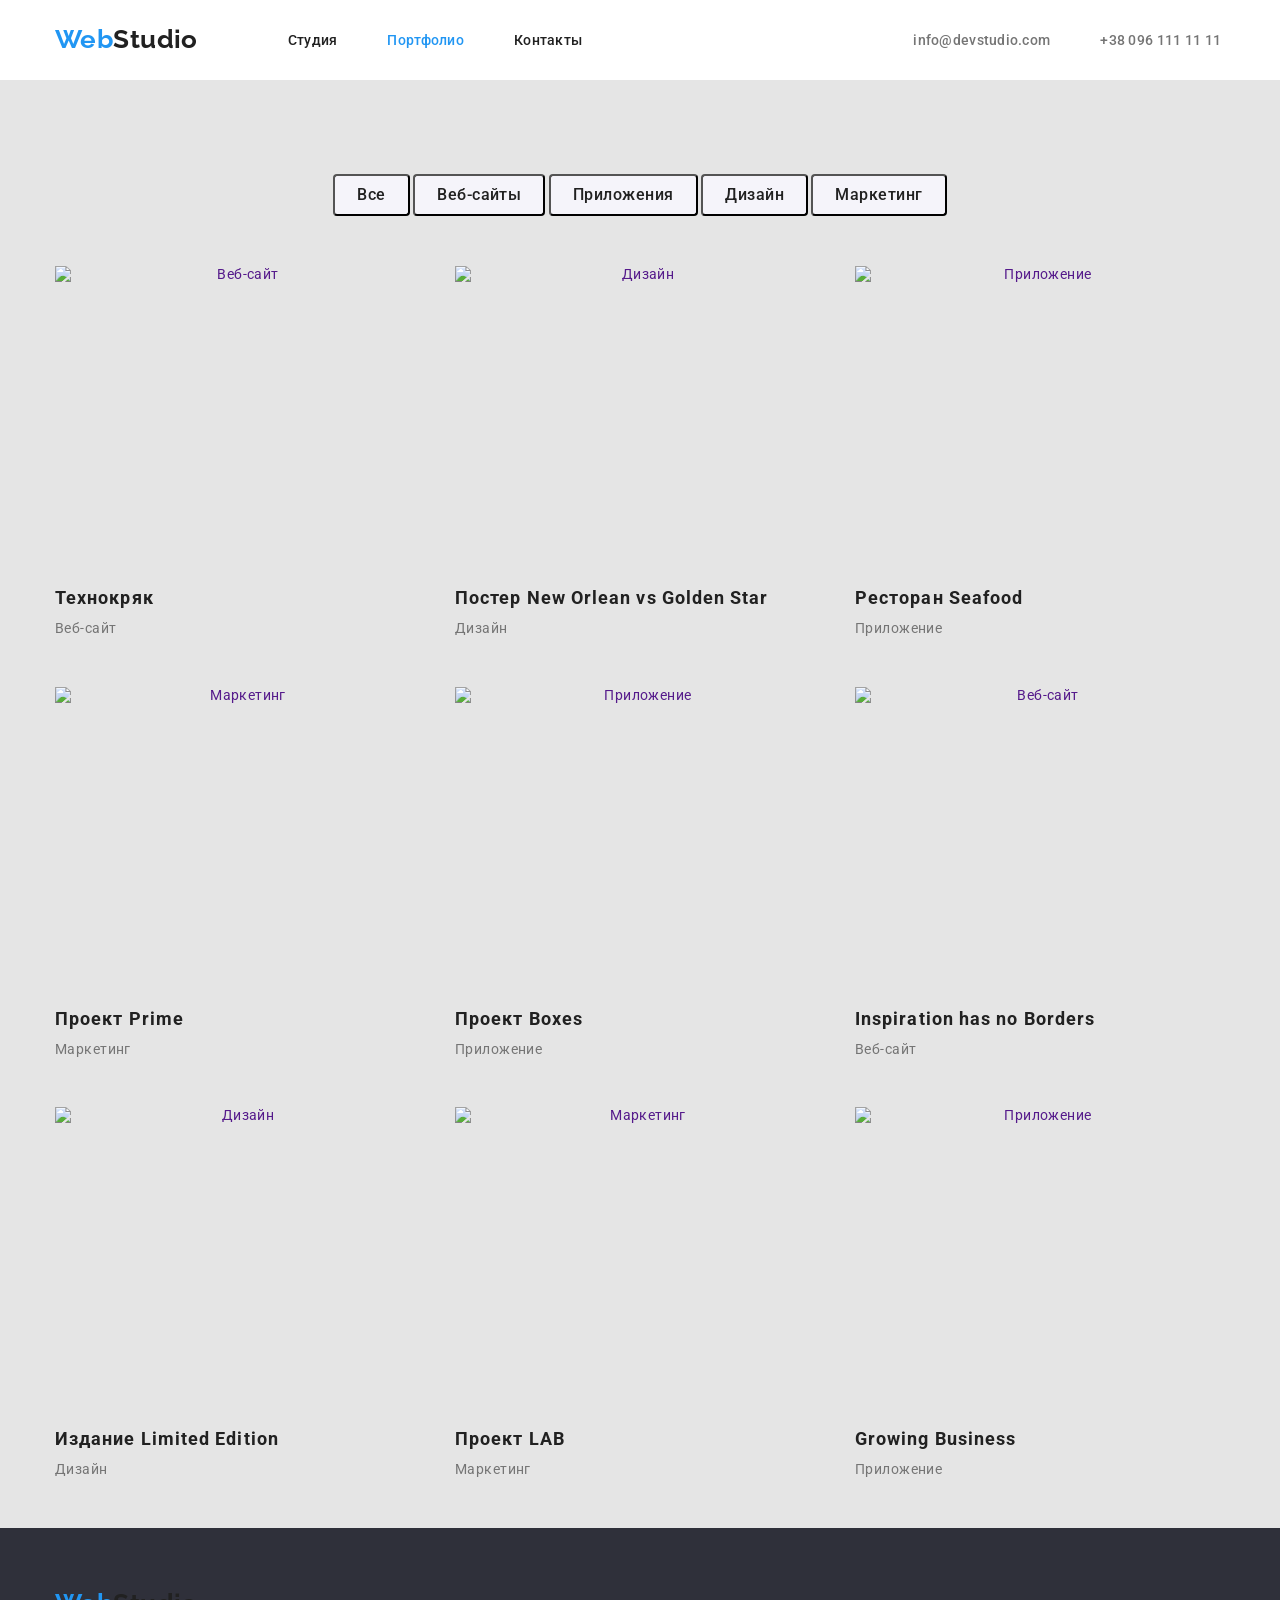
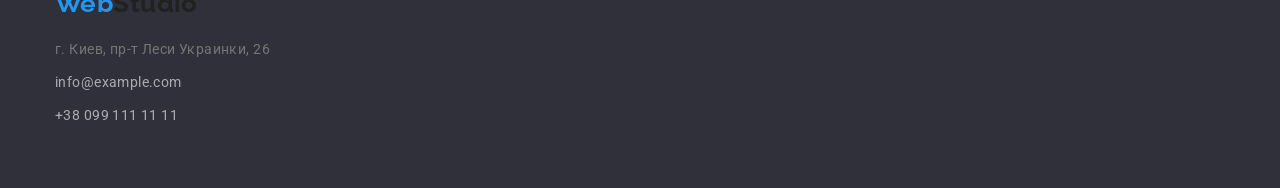
==== portfolio.html @ 8dd0c851 "Добавляет флексы" ====
<!DOCTYPE html>
<html lang="ru">
<head>
    <meta charset="UTF-8">
    <meta http-equiv="X-UA-Compatible" content="IE=edge">
    <meta name="viewport" content="width=device-width, initial-scale=1.0">
    <title>Портфолио</title>
    
    <link rel="preconnect" href="https://fonts.googleapis.com">
    <link rel="preconnect" href="https://fonts.gstatic.com" crossorigin>
    <link href="https://fonts.googleapis.com/css2?family=Raleway:wght@700&family=Roboto:wght@400;500;700;900&display=swap"
        rel="stylesheet">
    <link rel="stylesheet" href="https://cdnjs.cloudflare.com/ajax/libs/modern-normalize/1.0.0/modern-normalize.min.css">
        <link rel="stylesheet" href="./css/styles.css">
</head>
<body>
    <header class="header">
        <div class="container header">
            <nav class="nav">
                <a class="nav-logo" href="">Web<span class="nav-logo-half">Studio</span>
                </a>
                <ul class="nav-list">
                    <li class="nav-item"><a href="./index.html" class="nav-pages">Студия</a></li>
                    <li class="nav-item"><a href="./portfolio.html" class="current nav-pages">Портфолио</a></li>
                    <li class="nav-item"><a href="" class="nav-pages">Контакты</a></li>
                </ul>
            </nav>
            <ul class="contacts">
                <li><a class="link" href="mailto:info@devstudio.com" >info@devstudio.com</a></li>
                <li><a class="tel" href="tel:+38-096-111-11-11" >+38 096 111 11 11</a></li>
            </ul>
        </div>
    </header>
    <main>
            
        <section class="hero-portfolio">
           <div class="container portfolio">
                <ul class="hero-filter">
                    <li class="hero-item"><button class="hero-filter-button" type="button">Все</button></li>
                    <li class="hero-item"><button class="hero-filter-button" type="button">Веб-сайты</button></li>
                    <li class="hero-item"><button class="hero-filter-button" type="button">Приложения</button></li>
                    <li class="hero-item"><button class="hero-filter-button" type="button">Дизайн</button></li>
                    <li class="hero-item"><button class="hero-filter-button" type="button">Маркетинг</button></li>
                </ul>
                <h1 class="hero-title portfolio">Наши работы</h1>
                <ul class="portfolio-list">
                    <li>
                        <a class="link-list" href=""><img class="link-list-img" src="./img/project1.jpg" alt="Веб-сайт" width="370" height="294">
                            <h2 class="name-project">Технокряк</h2>
                            <p class="name-filter">Веб-сайт</p>
                        </a>
                    </li>
                    <li><a class="link-list" href=""><img class="link-list-img" src="./img/project2.jpg" alt="Дизайн" width="370" height="294">
                            <h2 class="name-project">Постер New Orlean vs Golden Star</h2>
                            <p class="name-filter">Дизайн</p>
                        </a>
                    </li>
                    <li><a class="link-list" href=""><img class="link-list-img" src="./img/project3.jpg" alt="Приложение" width="370" height="294">
                            <h2 class="name-project">Ресторан Seafood</h2>
                            <p class="name-filter">Приложение</p>
                        </a>
                    </li>
                    <li><a class="link-list" href=""><img class="link-list-img" src="./img/project4.jpg" alt="Маркетинг" width="370" height="294">
                            <h2 class="name-project">Проект Prime</h2>
                            <p class="name-filter">Маркетинг</p>
                        </a>
                    </li>
                    <li><a class="link-list" href=""><img class="link-list-img" src="./img/project5.jpg" alt="Приложение" width="370" height="294">
                            <h2 class="name-project">Проект Boxes</h2>
                            <p class="name-filter">Приложение</p>
                        </a>
                    </li>
                    <li><a class="link-list" href=""><img class="link-list-img" src="./img/project6.jpg" alt="Веб-сайт" width="370" height="294">
                            <h2 class="name-project">Inspiration has no Borders</h2>
                            <p class="name-filter">Веб-сайт</p>
                        </a>
                    </li>
                    <li><a class="link-list" href=""><img class="link-list-img" src="./img/project7.jpg" alt="Дизайн" width="370" height="294">
                            <h2 class="name-project">Издание Limited Edition</h2>
                            <p class="name-filter">Дизайн</p>
                        </a>
                    </li>
                    <li><a class="link-list" href=""><img class="link-list-img" src="./img/project8.jpg" alt="Маркетинг" width="370" height="294">
                            <h2 class="name-project">Проект LAB</h2>
                            <p class="name-filter">Маркетинг</p>
                        </a>
                    </li>
                    <li><a class="link-list" href=""><img class="link-list-img" src="./img/project9.jpg" alt="Приложение" width="370" height="294">
                            <h2 class="name-project">Growing Business</h2>
                            <p class="name-filter">Приложение</p>
                        </a>
                    </li>
                </ul>
           </div>
        </section>
    </main>
  
    <!--Футер-->

    <footer class="footer portfolio">
        <div class="container">
            <a class="nav-logo-footer" href="">Web<span class="nav-logo-half">Studio</span>
            </a>
            <address class="footter-address">
                <ul class="contacts-footer">
                    <li class="address">г. Киев, пр-т Леси Украинки, 26</li>
                    <li><a class="footer-link" href="mailto:info@example.com">info@example.com</a></li>
                    <li><a class="footer-tel" href="tel:+38-099-111-11-11">+38 099 111 11 11</a></li>
                </ul>
            </address>
        </div>
    </footer>
</body>
</html>
---- css/styles.css ----
:root {
  --primary-text-color: #757575;
  --title-text-color: #212121;
  --accent-color: #2196f3;
  --primary-white-color: #ffffff;
  --background-color: #e5e5e5;
  --buton-hover-color: #188ce8;
  --background-button-color: #f5f4fa;
}
body {
  color: var(--primary-text-color);
  background-color: var(--background-color);
  font-family: roboto, sans-serif;
  font-size: 14px;
  letter-spacing: 0.03em;
  line-height: 1.17;
}
/* Глобальный сброс стилей */
h1,
h2,
h3,
h4,
h5,
h6,
ul,
p {
  margin-top: 0;
  margin-bottom: 0;
  padding: 0;
}

/* Точки списков */
.priorities-list,
.examples-list,
.team-list,
.hero-filter,
c,
.contacts,
.nav-list {
  list-style: none;
}
/* Подчёркивание */
.nav-logo,
.nav-logo-footer,
.nav-pages,
.link,
.tel,
.link-list,
.footer-link,
.footer-tel {
  text-decoration: none;
}
/* Контейнеры */
.container {
  margin-left: auto;
  margin-right: auto;
  padding: 0 15px;
  width: 1200px;
 
}
/* Хедер */
.header {
  background-color: var(--primary-white-color);
}
.container.header {
  display: flex;
  /* border-bottom: 1px solid #ececec; */
}
.nav {
  display: flex;
}
.nav-pages:hover {
  color: var(--accent-color);
}
.nav-pages:focus {
  color: var(--accent-color);
}
.nav-logo:hover {
  color: var(--accent-color);
}
.nav-logo:focus {
  color: var(--accent-color);
}
.link:hover {
  color: var(--accent-color);
}
.tel:hover {
  color: var(--accent-color);
}
.link:focus {
  color: var(--accent-color);
}
.tel:focus {
  color: var(--accent-color);
}
.nav-list {
  display: flex;
}
.nav-item {
  margin: 32px 0;
}
.nav-pages {
  margin-right: 50px;
  color: var(--title-text-color);
  letter-spacing: 0.02em;
  font-weight: 500;
}
.contacts {
  display: flex;
  margin-left: 281px;
}

.link,
.tel {
  display: inline-block;
  margin: 32px 0;
  color: var(--primary-text-color);
  letter-spacing: 0.02em;
  font-weight: 500;
}
.link {
  margin-right: 50px;
}
.nav-logo {
  margin-right: 90px;
}
.nav-logo,
.nav-logo-footer {
  display: inline-block;
  margin-top: 24px;
  margin-bottom: 25px;
  font-family: raleway;
  font-size: 26px;
  font-weight: 700;
  color: var(--accent-color);
  
}
.nav-logo-half {
  color: var(--title-text-color);
}

/* Герой */
.hero {
  text-align: center;
  background-color: #2f303a;
  
}
.container-hero {
  padding-top: 200px;
  /* padding-bottom: 280px; */
  
}
.hero-title {
  width: 696px;
  height: 120px;
  margin-left: auto;
  margin-right: auto;
  margin-bottom: 40px;
  font-size: 44px;
  color: var(--primary-white-color);
  line-height: 1.36;
  font-weight: 900;
  letter-spacing: 0.06em;
  o
}
.hero-business-button {
  display: inline-block;
  min-width: 200px;
  padding: 10px 32px;
  margin-bottom: 210px;
  border: 0;
  border-radius: 4px;
  color: var(--primary-white-color);
  font-size: 16px;
  background-color: var(--accent-color);
  letter-spacing: 0.06em;
  line-height: 1.88;
  font-weight: 700;
  letter-spacing: 0.06em;
  cursor: pointer;
}

.hero-business-button:hover {
  background-color: var(--buton-hover-color);
}
.hero-business-button:focus {
  color: var(--primary-white-color);
}

/* Наши приоритеты */
.priorities,
.examples {
  background-color: var(--background-color);
}
.examples-list{
  display: flex;
 
  
}
.title-prioritietes {
  display: none;
}
.title {
  margin-bottom: 50px;
  text-align: center;
  font-size: 36px;
  color: var(--title-text-color);
  font-weight: 700;
}
.subtitle {
  padding-top: 94px;
  margin-bottom: 10px;
  color: var(--title-text-color);
  font-size: 14px;
  font-weight: 700;
}
.title-descripction {
  padding-bottom: 94px;
  line-height: 1.71;
}
/* Наши работы */

.examples-item {
  /* width: 370px;
 margin-right: 30px;
  flex-basis: calc((100%-90) / 3); */
 
}
/* Наша команда */
.team {
  background-color: var(--background-button-color);
}
.title {
  padding-top: 94px;
}
.team-foto {
  margin-bottom: 30px;
}
.team-item {
  padding-bottom: 94px;
}
.team-list{
  display: flex;
}
.team-name {
  margin-bottom: 10px;
  font-size: 16px;
  color: var(--title-text-color);
  font-weight: 500;
}
.team-name-proffesion {
  margin-bottom: 30px;
  font-size: 16px;
}
/* Футер */
.footer {
  font-style: normal;
  background-color: #2f303a;
}
.nav-logo-footer {
  margin-top: 60px;
  margin-bottom: 20px;
}
.address {
  margin-bottom: 9px;
  line-height: 1.71;
}
.contacts-footer{
  list-style: none;
}
.footer-link,
.footer-tel {
  display: inline-block;
  margin-bottom: 9px;
  line-height: 1.71;
  color: rgba(255, 255, 255, 0.6);
}
.footer-tel {
  margin-bottom: 60px;
}
.footer-link:hover {
  color: var(--accent-color);
}
.footer-link:focus {
  color: var(--accent-color);
}
.footer-tel:hover {
  color: var(--accent-color);
}
.footer-tel:focus {
  color: var(--accent-color);
}

/* Портфолио */
/* Хедер */

/* Герой */
.hero-portfolio {
  text-align: center;
  background-color: var(--background-color);
}
.hero-filter {
  padding-top: 94px;
  margin-bottom: 50px;
  
}
.hero-item {
  display: inline-block;
}
.hero-filter-button {
  min-width: 73px;
  padding: 6px 22px;
  border-radius: 4px;
  font-family: Roboto, sans-serif;
  font-size: 16px;
  font-weight: 500;
  line-height: 1.63;
  color: var(--title-text-color);
  background-color: var(--background-button-color);
  cursor: pointer;
  letter-spacing: 0.03em;
}
.hero-filter-button:active {
  background-color: var(--accent-color);
  color: var(--primary-white-color);
}
.hero-filter-button:hover {
  color: var(--accent-color);
}
.hero-filter-button:focus {
  color: var(--accent-color);
}
.hero-title.portfolio {
  display: none;
}
.portfolio-list {
  margin-left: -30px;
  display: flex;
  flex-wrap: wrap;
  list-style: none;
}
.link-list {
  display: inline-block;
  margin-left: 30px;
  margin-bottom: 30px;
  flex-basis: calc((100%-90) / 3);
  
}
.link-list-img {
  display: inline-block;
  margin-bottom: 20px;
  
}
.name-project {
  margin-bottom: 4px;
  text-align: left;
  color: var(--title-text-color);
  font-size: 18px;
  font-weight: 700;
  line-height: 2;
  letter-spacing: 0.06em;
}
.name-filter {
  margin-bottom: 20px;
  text-align: left;
  color: var(--primary-text-color);
}
.current {
  color: var(--accent-color);
}
/* Футер */
.footer.portfolio {
  /* margin-top: 94px; */
  
}
.footter-address {
  font-style: normal;
}
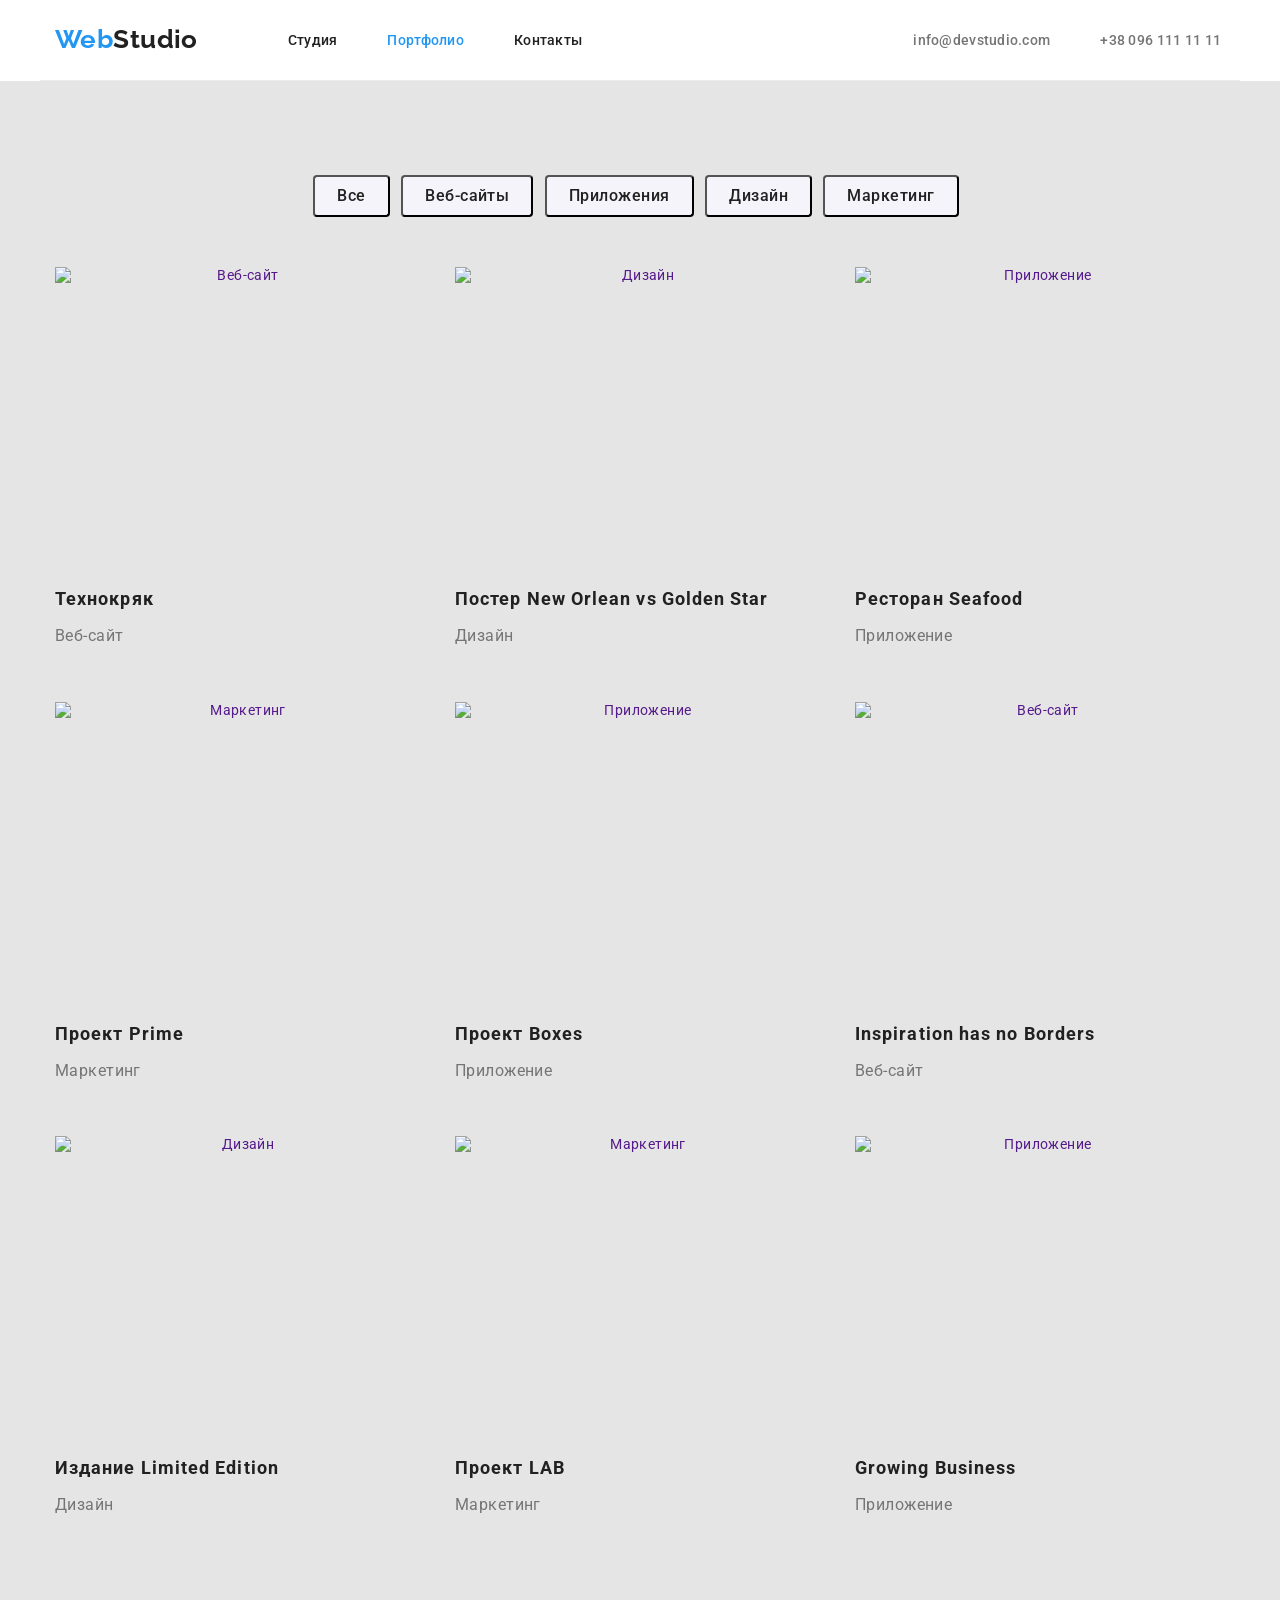
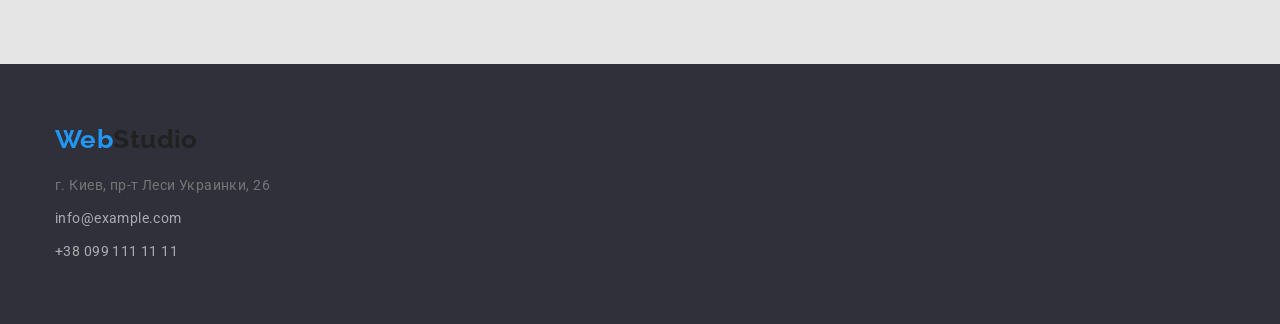
==== commit 9e9bb6a3: "строит сетку на странице портфолио" ====
--- a/portfolio.html
+++ b/portfolio.html
@@ -33,7 +33,7 @@
     </header>
     <main>
             
-        <section class="hero-portfolio">
+        <section class="hero-portfolio section">
            <div class="container portfolio">
                 <ul class="hero-filter">
                     <li class="hero-item"><button class="hero-filter-button" type="button">Все</button></li>
--- a/css/styles.css
+++ b/css/styles.css
@@ -29,16 +29,21 @@
   padding: 0;
 }
 
+.section {
+  padding: 94px 0;
+}
+
 /* Точки списков */
 .priorities-list,
 .examples-list,
 .team-list,
 .hero-filter,
-c,
+.portfolio-list,
 .contacts,
 .nav-list {
   list-style: none;
 }
+
 /* Подчёркивание */
 .nav-logo,
 .nav-logo-footer,
@@ -50,61 +55,76 @@
 .footer-tel {
   text-decoration: none;
 }
+
 /* Контейнеры */
 .container {
   margin-left: auto;
   margin-right: auto;
   padding: 0 15px;
   width: 1200px;
- 
-}
+}
+
 /* Хедер */
 .header {
   background-color: var(--primary-white-color);
 }
+
 .container.header {
   display: flex;
-  /* border-bottom: 1px solid #ececec; */
-}
+  border-bottom: 1px solid #ececec;
+}
+
 .nav {
   display: flex;
 }
+
 .nav-pages:hover {
   color: var(--accent-color);
 }
+
 .nav-pages:focus {
   color: var(--accent-color);
 }
+
 .nav-logo:hover {
   color: var(--accent-color);
 }
+
 .nav-logo:focus {
   color: var(--accent-color);
 }
+
 .link:hover {
   color: var(--accent-color);
 }
+
 .tel:hover {
   color: var(--accent-color);
 }
+
 .link:focus {
   color: var(--accent-color);
 }
+
 .tel:focus {
   color: var(--accent-color);
 }
+
 .nav-list {
   display: flex;
 }
+
 .nav-item {
   margin: 32px 0;
 }
+
 .nav-pages {
   margin-right: 50px;
   color: var(--title-text-color);
   letter-spacing: 0.02em;
   font-weight: 500;
 }
+
 .contacts {
   display: flex;
   margin-left: 281px;
@@ -118,12 +138,15 @@
   letter-spacing: 0.02em;
   font-weight: 500;
 }
+
 .link {
   margin-right: 50px;
 }
+
 .nav-logo {
   margin-right: 90px;
 }
+
 .nav-logo,
 .nav-logo-footer {
   display: inline-block;
@@ -133,8 +156,8 @@
   font-size: 26px;
   font-weight: 700;
   color: var(--accent-color);
-  
-}
+}
+
 .nav-logo-half {
   color: var(--title-text-color);
 }
@@ -143,16 +166,15 @@
 .hero {
   text-align: center;
   background-color: #2f303a;
-  
-}
-.container-hero {
-  padding-top: 200px;
-  /* padding-bottom: 280px; */
-  
-}
+}
+
+.container.hero-container {
+  padding-top: 106px;
+  padding-bottom: 186px;
+}
+
 .hero-title {
   width: 696px;
-  height: 120px;
   margin-left: auto;
   margin-right: auto;
   margin-bottom: 40px;
@@ -161,13 +183,13 @@
   line-height: 1.36;
   font-weight: 900;
   letter-spacing: 0.06em;
-  o
-}
+}
+
 .hero-business-button {
   display: inline-block;
   min-width: 200px;
   padding: 10px 32px;
-  margin-bottom: 210px;
+  /* margin-bottom: 210px; */
   border: 0;
   border-radius: 4px;
   color: var(--primary-white-color);
@@ -183,75 +205,124 @@
 .hero-business-button:hover {
   background-color: var(--buton-hover-color);
 }
+
 .hero-business-button:focus {
   color: var(--primary-white-color);
 }
-
 /* Наши приоритеты */
 .priorities,
 .examples {
   background-color: var(--background-color);
 }
-.examples-list{
-  display: flex;
- 
-  
-}
+
+/* .priorities {
+  padding-top: 94px;
+} */
+
+.priorities-container {
+  display: flex;
+}
+
+.priorities-list {
+  display: flex;
+}
+
 .title-prioritietes {
   display: none;
 }
+
 .title {
   margin-bottom: 50px;
-  text-align: center;
+  padding-left: 397px;
+  padding-right: 397px;
   font-size: 36px;
   color: var(--title-text-color);
   font-weight: 700;
 }
+
 .subtitle {
-  padding-top: 94px;
+  display: flex;
   margin-bottom: 10px;
   color: var(--title-text-color);
   font-size: 14px;
   font-weight: 700;
 }
+
+.priorities-item {
+  margin-right: 30px;
+}
+.priorities-item:last-child {
+  margin: 0;
+}
+
 .title-descripction {
+  display: flex;
+  max-width: 270px;
+  line-height: 1.71;
+}
+
+/* Наши работы */
+
+/* .examples {
+  padding-top: 94px;
   padding-bottom: 94px;
-  line-height: 1.71;
-}
-/* Наши работы */
+} */
+
+.examples-list {
+  display: flex;
+}
 
 .examples-item {
-  /* width: 370px;
- margin-right: 30px;
-  flex-basis: calc((100%-90) / 3); */
- 
-}
+  margin-right: 30px;
+  justify-items: center;
+}
+
+.examples-item:last-child {
+  margin: 0%;
+}
+
 /* Наша команда */
 .team {
+  /* padding-top: 94px; */
   background-color: var(--background-button-color);
 }
 .title {
-  padding-top: 94px;
 }
 .team-foto {
   margin-bottom: 30px;
 }
 .team-item {
-  padding-bottom: 94px;
-}
-.team-list{
-  display: flex;
-}
+}
+.team-list {
+  display: flex;
+}
+.team-item {
+  margin-right: 30px;
+}
+
+.team-item:last-child {
+  margin: 0;
+}
+
 .team-name {
+  display: flex;
+  justify-content: center;
   margin-bottom: 10px;
   font-size: 16px;
+  min-width: 137px;
   color: var(--title-text-color);
   font-weight: 500;
 }
 .team-name-proffesion {
+  display: flex;
+  justify-content: center;
   margin-bottom: 30px;
   font-size: 16px;
 }
+
+.team-foto {
+}
+
 /* Футер */
 .footer {
   font-style: normal;
@@ -265,7 +336,7 @@
   margin-bottom: 9px;
   line-height: 1.71;
 }
-.contacts-footer{
+.contacts-footer {
   list-style: none;
 }
 .footer-link,
@@ -299,14 +370,19 @@
   text-align: center;
   background-color: var(--background-color);
 }
+
 .hero-filter {
-  padding-top: 94px;
   margin-bottom: 50px;
-  
 }
 .hero-item {
   display: inline-block;
-}
+  margin-right: 8px;
+}
+
+.hero-item:last-child {
+  max-resolution: 0;
+}
+
 .hero-filter-button {
   min-width: 73px;
   padding: 6px 22px;
@@ -320,36 +396,39 @@
   cursor: pointer;
   letter-spacing: 0.03em;
 }
+
 .hero-filter-button:active {
   background-color: var(--accent-color);
   color: var(--primary-white-color);
 }
+
 .hero-filter-button:hover {
   color: var(--accent-color);
 }
+
 .hero-filter-button:focus {
   color: var(--accent-color);
 }
+
 .hero-title.portfolio {
   display: none;
 }
+
 .portfolio-list {
   margin-left: -30px;
   display: flex;
   flex-wrap: wrap;
-  list-style: none;
-}
+}
+
 .link-list {
   display: inline-block;
   margin-left: 30px;
   margin-bottom: 30px;
-  flex-basis: calc((100%-90) / 3);
-  
+  flex-basis: calc(100% / 3 - 30px);
 }
 .link-list-img {
   display: inline-block;
   margin-bottom: 20px;
-  
 }
 .name-project {
   margin-bottom: 4px;
@@ -363,6 +442,8 @@
 .name-filter {
   margin-bottom: 20px;
   text-align: left;
+  font-size: 16px;
+  line-height: 1.88em;
   color: var(--primary-text-color);
 }
 .current {
@@ -371,7 +452,6 @@
 /* Футер */
 .footer.portfolio {
   /* margin-top: 94px; */
-  
 }
 .footter-address {
   font-style: normal;
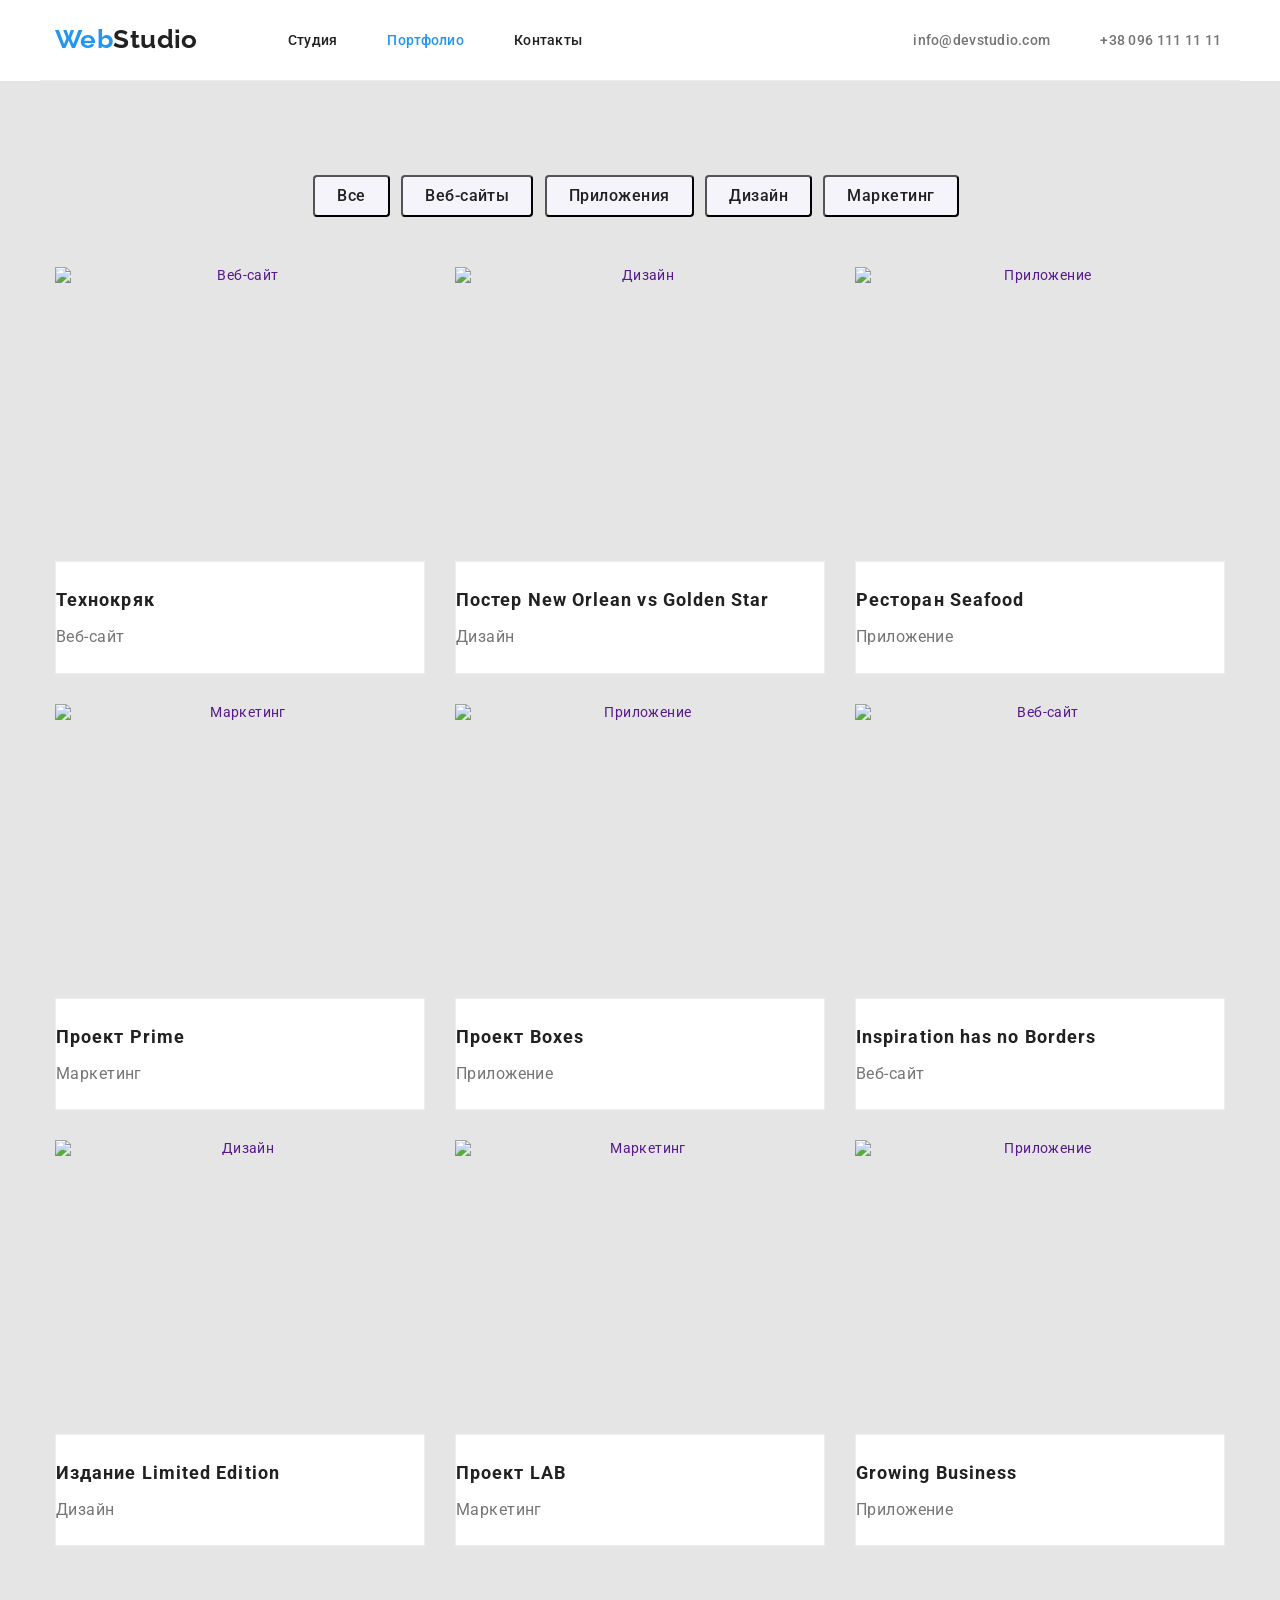
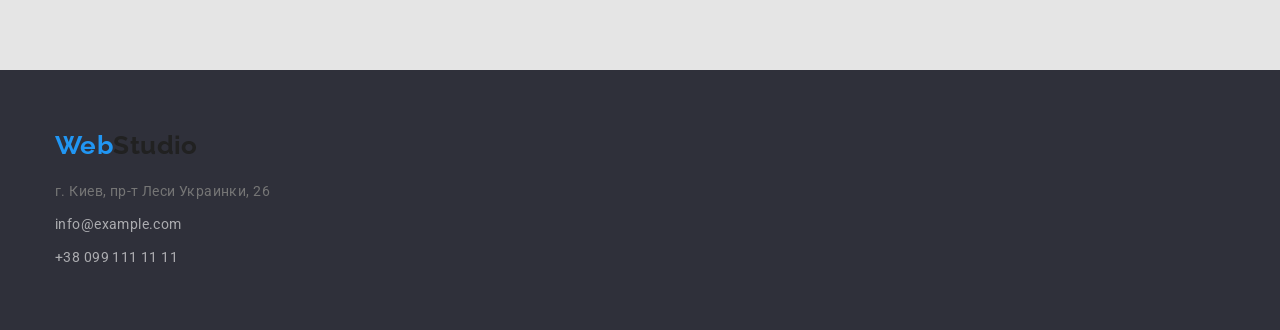
==== commit 550a8df1: "добавляет бордер и бэкграунд-колор нижней части карточки" ====
--- a/portfolio.html
+++ b/portfolio.html
@@ -46,48 +46,66 @@
                 <ul class="portfolio-list">
                     <li>
                         <a class="link-list" href=""><img class="link-list-img" src="./img/project1.jpg" alt="Веб-сайт" width="370" height="294">
-                            <h2 class="name-project">Технокряк</h2>
-                            <p class="name-filter">Веб-сайт</p>
+                            <div class="name-container">
+                                <h2 class="name-project">Технокряк</h2>
+                                <p class="name-filter">Веб-сайт</p>
+                            </div>
                         </a>
                     </li>
                     <li><a class="link-list" href=""><img class="link-list-img" src="./img/project2.jpg" alt="Дизайн" width="370" height="294">
-                            <h2 class="name-project">Постер New Orlean vs Golden Star</h2>
-                            <p class="name-filter">Дизайн</p>
+                            <div class="name-container">
+                                <h2 class="name-project">Постер New Orlean vs Golden Star</h2>
+                                <p class="name-filter">Дизайн</p>
+                            </div>
                         </a>
                     </li>
                     <li><a class="link-list" href=""><img class="link-list-img" src="./img/project3.jpg" alt="Приложение" width="370" height="294">
-                            <h2 class="name-project">Ресторан Seafood</h2>
-                            <p class="name-filter">Приложение</p>
+                            <div class="name-container">
+                                <h2 class="name-project">Ресторан Seafood</h2>
+                                <p class="name-filter">Приложение</p>
+                            </div>
                         </a>
                     </li>
                     <li><a class="link-list" href=""><img class="link-list-img" src="./img/project4.jpg" alt="Маркетинг" width="370" height="294">
-                            <h2 class="name-project">Проект Prime</h2>
-                            <p class="name-filter">Маркетинг</p>
+                           <div class="name-container">
+                                <h2 class="name-project">Проект Prime</h2>
+                                <p class="name-filter">Маркетинг</p>
+                           </div>
                         </a>
                     </li>
                     <li><a class="link-list" href=""><img class="link-list-img" src="./img/project5.jpg" alt="Приложение" width="370" height="294">
-                            <h2 class="name-project">Проект Boxes</h2>
-                            <p class="name-filter">Приложение</p>
+                            <div class="name-container">
+                                <h2 class="name-project">Проект Boxes</h2>
+                                <p class="name-filter">Приложение</p>
+                            </div>
                         </a>
                     </li>
                     <li><a class="link-list" href=""><img class="link-list-img" src="./img/project6.jpg" alt="Веб-сайт" width="370" height="294">
-                            <h2 class="name-project">Inspiration has no Borders</h2>
-                            <p class="name-filter">Веб-сайт</p>
+                            <div class="name-container">
+                                <h2 class="name-project">Inspiration has no Borders</h2>
+                                <p class="name-filter">Веб-сайт</p>
+                            </div>
                         </a>
                     </li>
                     <li><a class="link-list" href=""><img class="link-list-img" src="./img/project7.jpg" alt="Дизайн" width="370" height="294">
-                            <h2 class="name-project">Издание Limited Edition</h2>
-                            <p class="name-filter">Дизайн</p>
+                           <div class="name-container">
+                                <h2 class="name-project">Издание Limited Edition</h2>
+                                <p class="name-filter">Дизайн</p>
+                           </div>
                         </a>
                     </li>
                     <li><a class="link-list" href=""><img class="link-list-img" src="./img/project8.jpg" alt="Маркетинг" width="370" height="294">
-                            <h2 class="name-project">Проект LAB</h2>
-                            <p class="name-filter">Маркетинг</p>
+                            <div class="name-container">
+                                <h2 class="name-project">Проект LAB</h2>
+                                <p class="name-filter">Маркетинг</p>
+                            </div>
                         </a>
                     </li>
                     <li><a class="link-list" href=""><img class="link-list-img" src="./img/project9.jpg" alt="Приложение" width="370" height="294">
-                            <h2 class="name-project">Growing Business</h2>
-                            <p class="name-filter">Приложение</p>
+                            <div class="name-container">
+                                <h2 class="name-project">Growing Business</h2>
+                                <p class="name-filter">Приложение</p>
+                            </div>
                         </a>
                     </li>
                 </ul>
--- a/css/styles.css
+++ b/css/styles.css
@@ -288,9 +288,9 @@
 }
 .title {
 }
-.team-foto {
+/* .team-foto {
   margin-bottom: 30px;
-}
+} */
 .team-item {
 }
 .team-list {
@@ -304,9 +304,16 @@
   margin: 0;
 }
 
+.team-container {
+  padding-top: 30px;
+  padding-bottom: 30px;
+  border-radius: 0px 0px 4px 4px;
+  text-align: center;
+  background-color: var(--primary-white-color);
+}
+
 .team-name {
-  display: flex;
-  justify-content: center;
+  text-align: center;
   margin-bottom: 10px;
   font-size: 16px;
   min-width: 137px;
@@ -314,13 +321,8 @@
   font-weight: 500;
 }
 .team-name-proffesion {
-  display: flex;
-  justify-content: center;
-  margin-bottom: 30px;
+  text-align: center;
   font-size: 16px;
-}
-
-.team-foto {
 }
 
 /* Футер */
@@ -428,8 +430,15 @@
 }
 .link-list-img {
   display: inline-block;
-  margin-bottom: 20px;
-}
+}
+
+.name-container {
+  padding-top: 20px;
+  padding-bottom: 20px;
+  border: 1px solid #eeeeee;
+  background-color: var(--primary-white-color);
+}
+
 .name-project {
   margin-bottom: 4px;
   text-align: left;
@@ -440,7 +449,6 @@
   letter-spacing: 0.06em;
 }
 .name-filter {
-  margin-bottom: 20px;
   text-align: left;
   font-size: 16px;
   line-height: 1.88em;
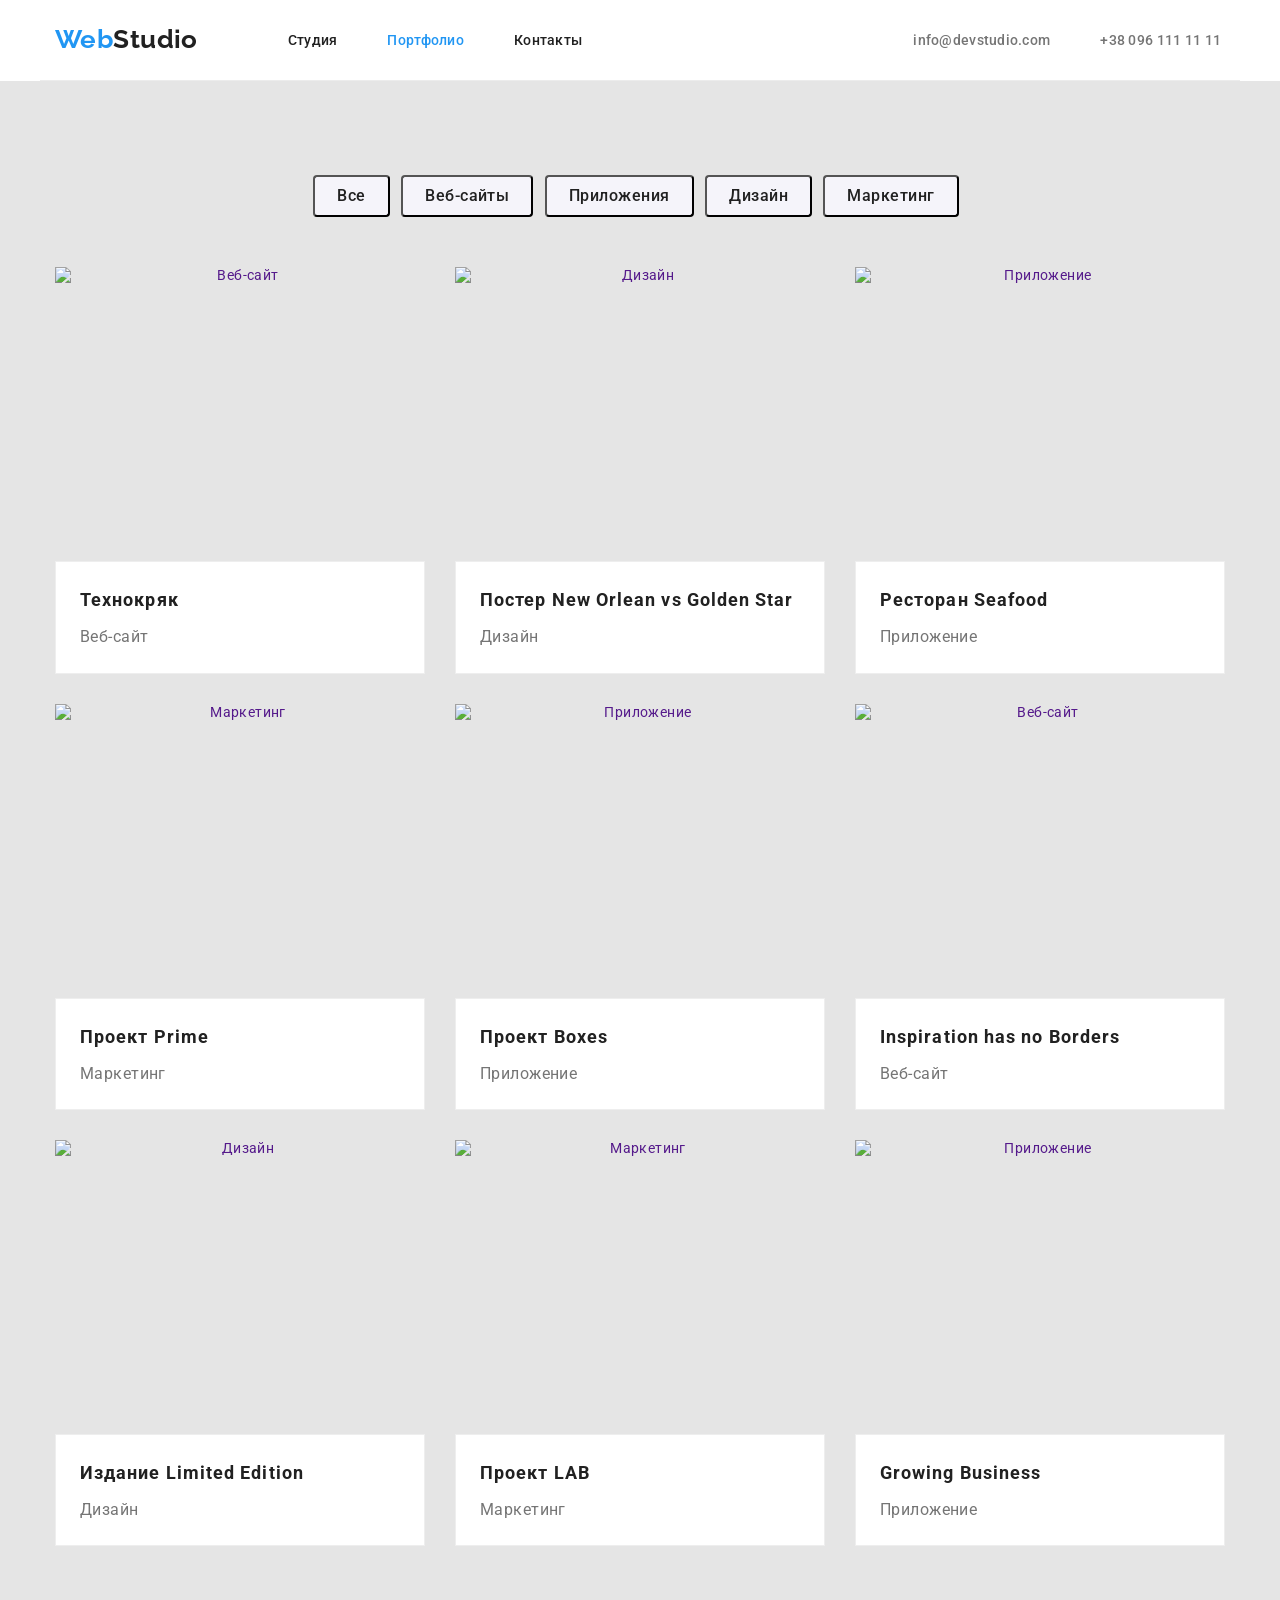
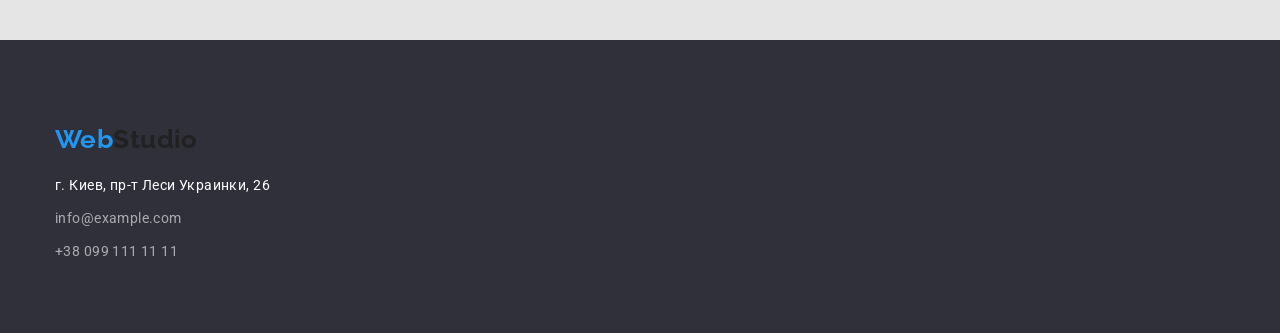
==== commit 0ac8961e: "устраняет замечания ментора на странице портфолио" ====
--- a/portfolio.html
+++ b/portfolio.html
@@ -44,7 +44,7 @@
                 </ul>
                 <h1 class="hero-title portfolio">Наши работы</h1>
                 <ul class="portfolio-list">
-                    <li>
+                    <li class="portfolio-item">
                         <a class="link-list" href=""><img class="link-list-img" src="./img/project1.jpg" alt="Веб-сайт" width="370" height="294">
                             <div class="name-container">
                                 <h2 class="name-project">Технокряк</h2>
@@ -52,56 +52,56 @@
                             </div>
                         </a>
                     </li>
-                    <li><a class="link-list" href=""><img class="link-list-img" src="./img/project2.jpg" alt="Дизайн" width="370" height="294">
+                    <li class="portfolio-item"><a class="link-list" href=""><img class="link-list-img" src="./img/project2.jpg" alt="Дизайн" width="370" height="294">
                             <div class="name-container">
                                 <h2 class="name-project">Постер New Orlean vs Golden Star</h2>
                                 <p class="name-filter">Дизайн</p>
                             </div>
                         </a>
                     </li>
-                    <li><a class="link-list" href=""><img class="link-list-img" src="./img/project3.jpg" alt="Приложение" width="370" height="294">
+                    <li class="portfolio-item"><a class="link-list" href=""><img class="link-list-img" src="./img/project3.jpg" alt="Приложение" width="370" height="294">
                             <div class="name-container">
                                 <h2 class="name-project">Ресторан Seafood</h2>
                                 <p class="name-filter">Приложение</p>
                             </div>
                         </a>
                     </li>
-                    <li><a class="link-list" href=""><img class="link-list-img" src="./img/project4.jpg" alt="Маркетинг" width="370" height="294">
+                    <li class="portfolio-item"><a class="link-list" href=""><img class="link-list-img" src="./img/project4.jpg" alt="Маркетинг" width="370" height="294">
                            <div class="name-container">
                                 <h2 class="name-project">Проект Prime</h2>
                                 <p class="name-filter">Маркетинг</p>
                            </div>
                         </a>
                     </li>
-                    <li><a class="link-list" href=""><img class="link-list-img" src="./img/project5.jpg" alt="Приложение" width="370" height="294">
+                    <li class="portfolio-item"><a class="link-list" href=""><img class="link-list-img" src="./img/project5.jpg" alt="Приложение" width="370" height="294">
                             <div class="name-container">
                                 <h2 class="name-project">Проект Boxes</h2>
                                 <p class="name-filter">Приложение</p>
                             </div>
                         </a>
                     </li>
-                    <li><a class="link-list" href=""><img class="link-list-img" src="./img/project6.jpg" alt="Веб-сайт" width="370" height="294">
+                    <li class="portfolio-item"><a class="link-list" href=""><img class="link-list-img" src="./img/project6.jpg" alt="Веб-сайт" width="370" height="294">
                             <div class="name-container">
                                 <h2 class="name-project">Inspiration has no Borders</h2>
                                 <p class="name-filter">Веб-сайт</p>
                             </div>
                         </a>
                     </li>
-                    <li><a class="link-list" href=""><img class="link-list-img" src="./img/project7.jpg" alt="Дизайн" width="370" height="294">
+                    <li class="portfolio-item"><a class="link-list" href=""><img class="link-list-img" src="./img/project7.jpg" alt="Дизайн" width="370" height="294">
                            <div class="name-container">
                                 <h2 class="name-project">Издание Limited Edition</h2>
                                 <p class="name-filter">Дизайн</p>
                            </div>
                         </a>
                     </li>
-                    <li><a class="link-list" href=""><img class="link-list-img" src="./img/project8.jpg" alt="Маркетинг" width="370" height="294">
+                    <li class="portfolio-item"><a class="link-list" href=""><img class="link-list-img" src="./img/project8.jpg" alt="Маркетинг" width="370" height="294">
                             <div class="name-container">
                                 <h2 class="name-project">Проект LAB</h2>
                                 <p class="name-filter">Маркетинг</p>
                             </div>
                         </a>
                     </li>
-                    <li><a class="link-list" href=""><img class="link-list-img" src="./img/project9.jpg" alt="Приложение" width="370" height="294">
+                    <li class="portfolio-item"><a class="link-list" href=""><img class="link-list-img" src="./img/project9.jpg" alt="Приложение" width="370" height="294">
                             <div class="name-container">
                                 <h2 class="name-project">Growing Business</h2>
                                 <p class="name-filter">Приложение</p>
--- a/css/styles.css
+++ b/css/styles.css
@@ -164,14 +164,16 @@
 
 /* Герой */
 .hero {
+  padding-top: 200px;
+  padding-bottom: 200px;
   text-align: center;
   background-color: #2f303a;
 }
 
-.container.hero-container {
+/* .container.hero-container {
   padding-top: 106px;
   padding-bottom: 186px;
-}
+} */
 
 .hero-title {
   width: 696px;
@@ -212,12 +214,13 @@
 /* Наши приоритеты */
 .priorities,
 .examples {
-  background-color: var(--background-color);
-}
-
-/* .priorities {
+  /* background-color: var(--background-color); */
+}
+
+.priorities {
   padding-top: 94px;
-} */
+  padding-bottom: 0;
+}
 
 .priorities-container {
   display: flex;
@@ -327,14 +330,20 @@
 
 /* Футер */
 .footer {
+  padding-top: 60px;
+  padding-bottom: 60px;
   font-style: normal;
   background-color: #2f303a;
 }
 .nav-logo-footer {
-  margin-top: 60px;
+  /* margin-top: 60px; */
   margin-bottom: 20px;
 }
+.nav-logo-half-footer {
+  color: var(--primary-white-color);
+}
 .address {
+  color: var(--primary-white-color);
   margin-bottom: 9px;
   line-height: 1.71;
 }
@@ -348,9 +357,9 @@
   line-height: 1.71;
   color: rgba(255, 255, 255, 0.6);
 }
-.footer-tel {
+/* .footer-tel {
   margin-bottom: 60px;
-}
+} */
 .footer-link:hover {
   color: var(--accent-color);
 }
@@ -370,7 +379,7 @@
 /* Герой */
 .hero-portfolio {
   text-align: center;
-  background-color: var(--background-color);
+  /* background-color: var(--background-color); */
 }
 
 .hero-filter {
@@ -417,24 +426,26 @@
 }
 
 .portfolio-list {
-  margin-left: -30px;
   display: flex;
   flex-wrap: wrap;
-}
-
-.link-list {
-  display: inline-block;
-  margin-left: 30px;
-  margin-bottom: 30px;
-  flex-basis: calc(100% / 3 - 30px);
-}
+  margin: -15px;
+}
+
+.portfolio-item {
+  display: flex;
+  margin: 15px;
+  width: 370px;
+}
+
+/* .portfolio-item:nth-child(1) {
+  margin-left: 0;
+} */
 .link-list-img {
   display: inline-block;
 }
 
 .name-container {
-  padding-top: 20px;
-  padding-bottom: 20px;
+  padding: 20px 24px;
   border: 1px solid #eeeeee;
   background-color: var(--primary-white-color);
 }
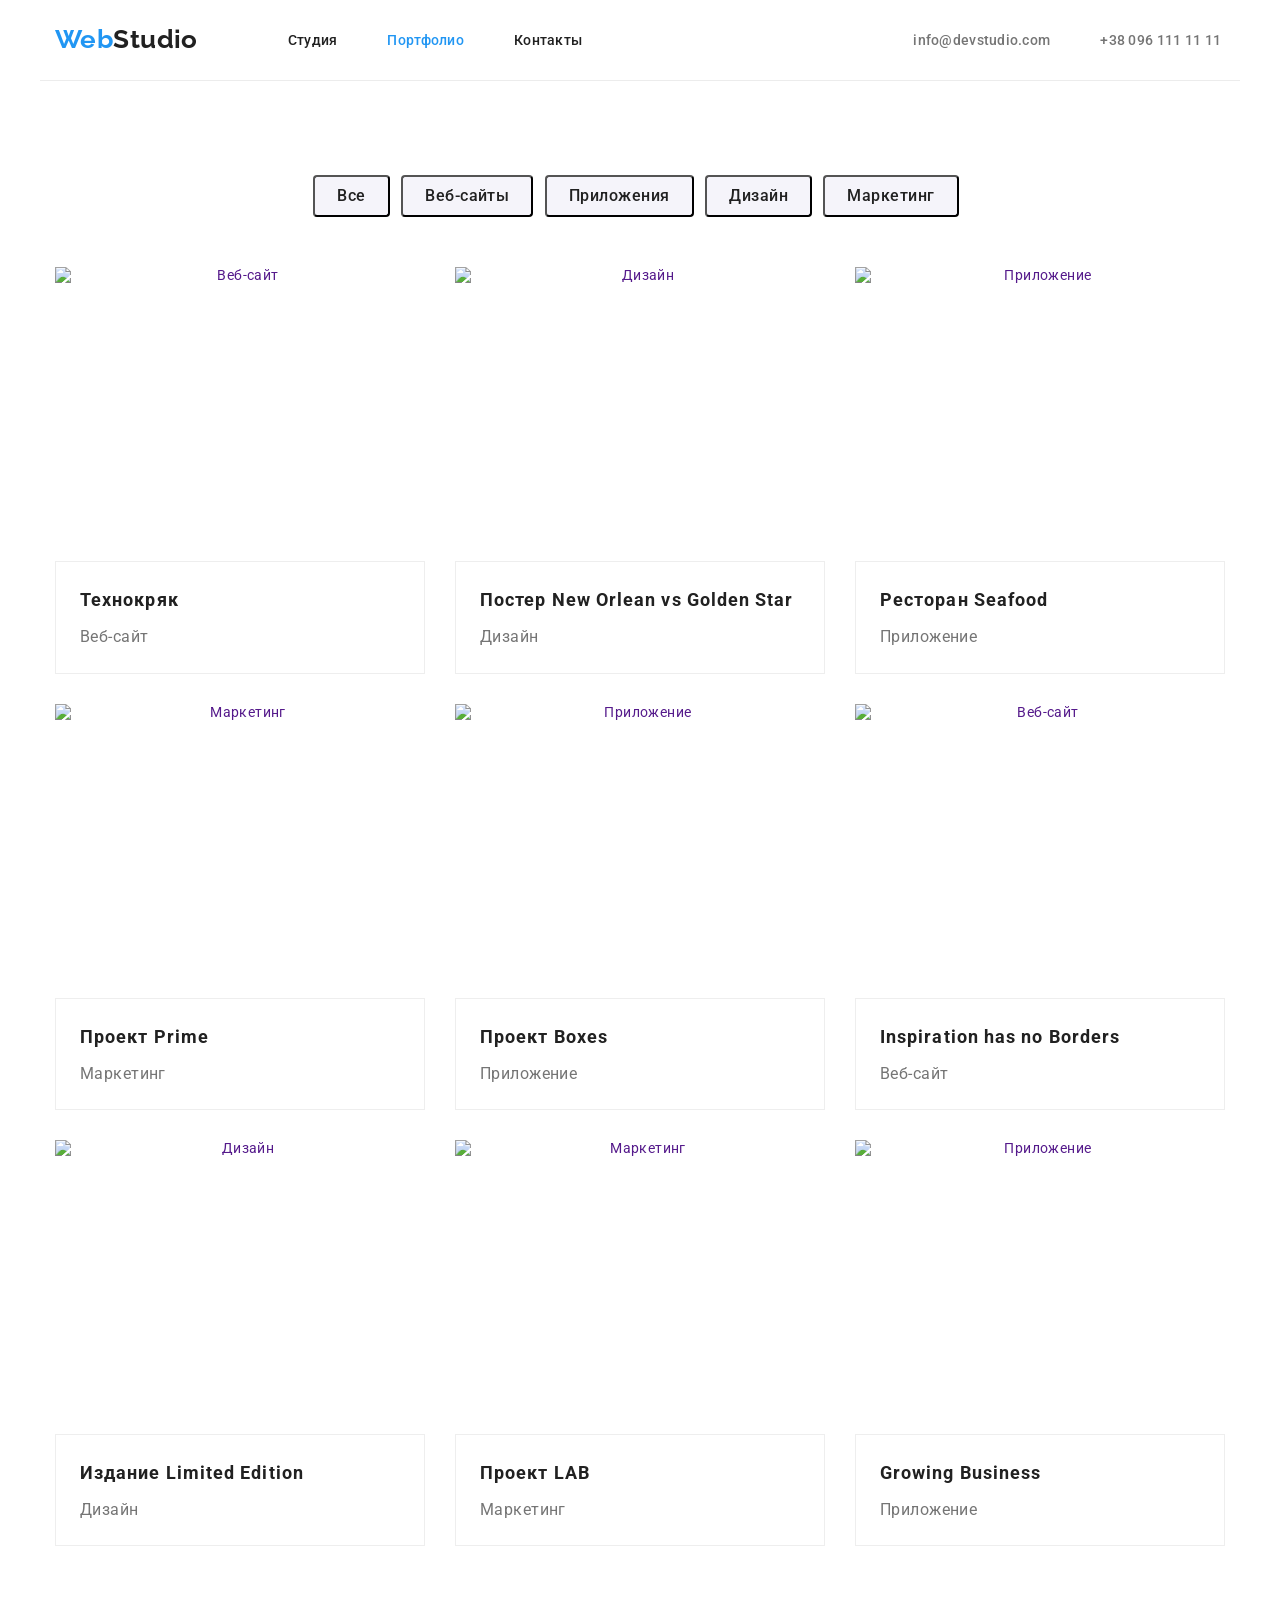
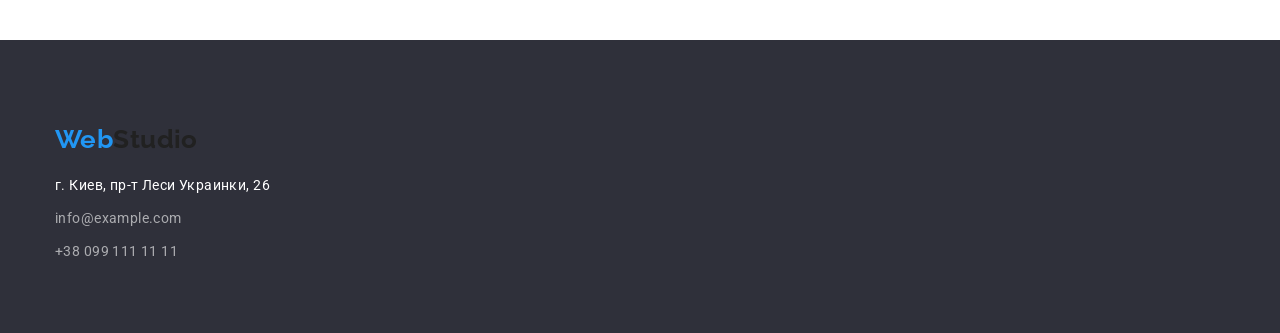
==== commit d1790682: "делает img дисплей блок на портфолио" ====
--- a/portfolio.html
+++ b/portfolio.html
@@ -51,6 +51,7 @@
                                 <p class="name-filter">Веб-сайт</p>
                             </div>
                         </a>
+
                     </li>
                     <li class="portfolio-item"><a class="link-list" href=""><img class="link-list-img" src="./img/project2.jpg" alt="Дизайн" width="370" height="294">
                             <div class="name-container">
@@ -59,6 +60,7 @@
                             </div>
                         </a>
                     </li>
+
                     <li class="portfolio-item"><a class="link-list" href=""><img class="link-list-img" src="./img/project3.jpg" alt="Приложение" width="370" height="294">
                             <div class="name-container">
                                 <h2 class="name-project">Ресторан Seafood</h2>
@@ -66,6 +68,7 @@
                             </div>
                         </a>
                     </li>
+                    
                     <li class="portfolio-item"><a class="link-list" href=""><img class="link-list-img" src="./img/project4.jpg" alt="Маркетинг" width="370" height="294">
                            <div class="name-container">
                                 <h2 class="name-project">Проект Prime</h2>
@@ -73,6 +76,7 @@
                            </div>
                         </a>
                     </li>
+                    
                     <li class="portfolio-item"><a class="link-list" href=""><img class="link-list-img" src="./img/project5.jpg" alt="Приложение" width="370" height="294">
                             <div class="name-container">
                                 <h2 class="name-project">Проект Boxes</h2>
@@ -80,6 +84,7 @@
                             </div>
                         </a>
                     </li>
+                    
                     <li class="portfolio-item"><a class="link-list" href=""><img class="link-list-img" src="./img/project6.jpg" alt="Веб-сайт" width="370" height="294">
                             <div class="name-container">
                                 <h2 class="name-project">Inspiration has no Borders</h2>
@@ -87,6 +92,7 @@
                             </div>
                         </a>
                     </li>
+                    
                     <li class="portfolio-item"><a class="link-list" href=""><img class="link-list-img" src="./img/project7.jpg" alt="Дизайн" width="370" height="294">
                            <div class="name-container">
                                 <h2 class="name-project">Издание Limited Edition</h2>
@@ -94,6 +100,7 @@
                            </div>
                         </a>
                     </li>
+                    
                     <li class="portfolio-item"><a class="link-list" href=""><img class="link-list-img" src="./img/project8.jpg" alt="Маркетинг" width="370" height="294">
                             <div class="name-container">
                                 <h2 class="name-project">Проект LAB</h2>
@@ -101,6 +108,7 @@
                             </div>
                         </a>
                     </li>
+                    
                     <li class="portfolio-item"><a class="link-list" href=""><img class="link-list-img" src="./img/project9.jpg" alt="Приложение" width="370" height="294">
                             <div class="name-container">
                                 <h2 class="name-project">Growing Business</h2>
--- a/css/styles.css
+++ b/css/styles.css
@@ -9,7 +9,7 @@
 }
 body {
   color: var(--primary-text-color);
-  background-color: var(--background-color);
+  /* background-color: var(--background-color); */
   font-family: roboto, sans-serif;
   font-size: 14px;
   letter-spacing: 0.03em;
@@ -65,9 +65,9 @@
 }
 
 /* Хедер */
-.header {
+/* .header {
   background-color: var(--primary-white-color);
-}
+} */
 
 .container.header {
   display: flex;
@@ -236,8 +236,7 @@
 
 .title {
   margin-bottom: 50px;
-  padding-left: 397px;
-  padding-right: 397px;
+  text-align: center;
   font-size: 36px;
   color: var(--title-text-color);
   font-weight: 700;
@@ -289,13 +288,11 @@
   /* padding-top: 94px; */
   background-color: var(--background-button-color);
 }
-.title {
-}
+
 /* .team-foto {
   margin-bottom: 30px;
 } */
-.team-item {
-}
+
 .team-list {
   display: flex;
 }
@@ -326,6 +323,10 @@
 .team-name-proffesion {
   text-align: center;
   font-size: 16px;
+}
+
+.team-foto {
+  display: block;
 }
 
 /* Футер */
@@ -441,7 +442,7 @@
   margin-left: 0;
 } */
 .link-list-img {
-  display: inline-block;
+  display: block;
 }
 
 .name-container {
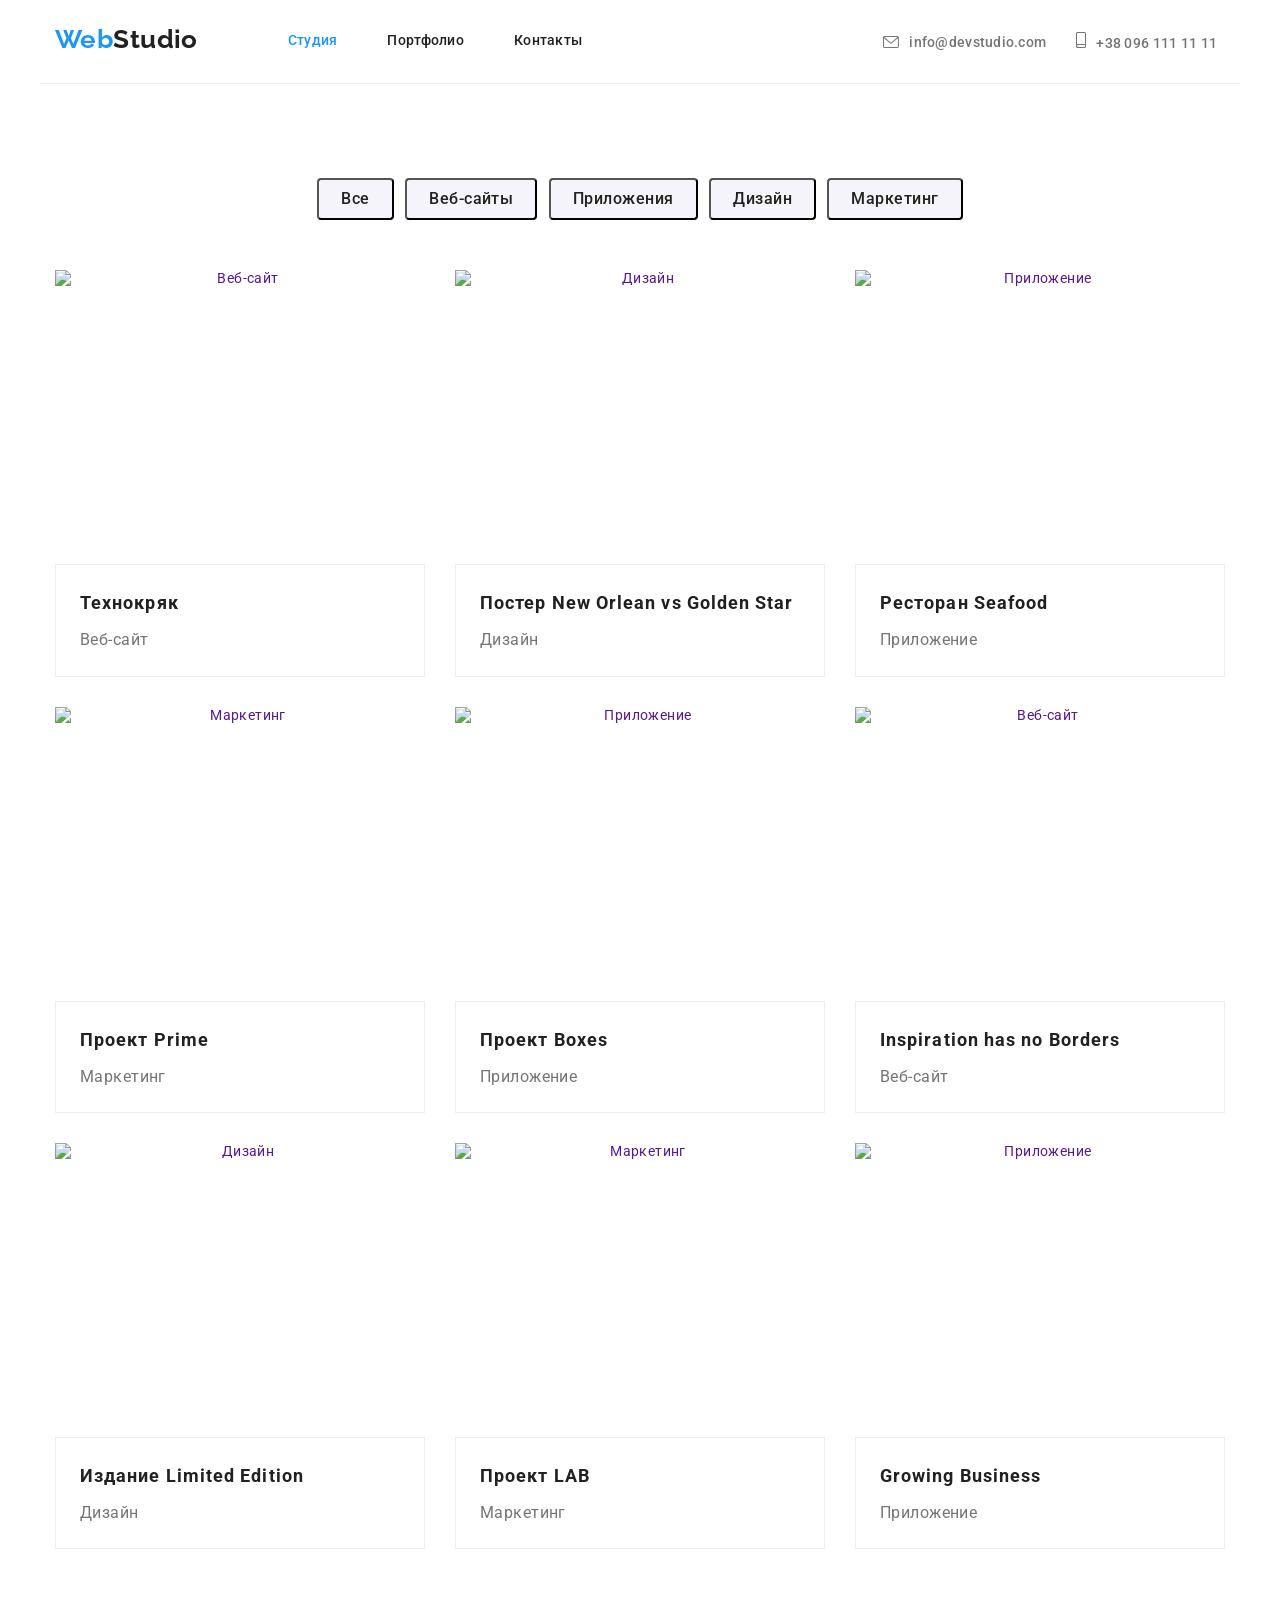
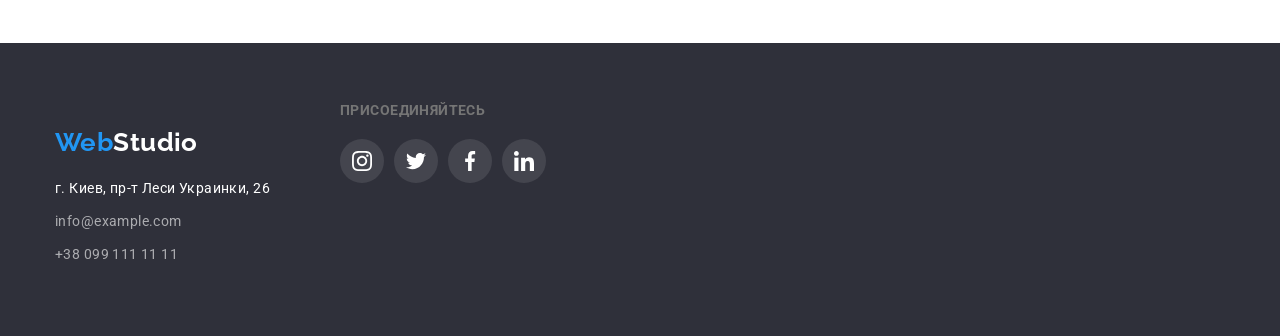
==== commit 1666e482: "добавляет социальные иконки в футер" ====
--- a/portfolio.html
+++ b/portfolio.html
@@ -14,22 +14,32 @@
         <link rel="stylesheet" href="./css/styles.css">
 </head>
 <body>
-    <header class="header">
-        <div class="container header">
-            <nav class="nav">
-                <a class="nav-logo" href="">Web<span class="nav-logo-half">Studio</span>
-                </a>
-                <ul class="nav-list">
-                    <li class="nav-item"><a href="./index.html" class="nav-pages">Студия</a></li>
-                    <li class="nav-item"><a href="./portfolio.html" class="current nav-pages">Портфолио</a></li>
-                    <li class="nav-item"><a href="" class="nav-pages">Контакты</a></li>
-                </ul>
-            </nav>
-            <ul class="contacts">
-                <li><a class="link" href="mailto:info@devstudio.com" >info@devstudio.com</a></li>
-                <li><a class="tel" href="tel:+38-096-111-11-11" >+38 096 111 11 11</a></li>
+    <div class="container header">
+        <nav class="nav">
+            <a class="nav-logo" href="">Web<span class="nav-logo-half">Studio</span>
+            </a>
+            <ul class="nav-list">
+                <li class="nav-item"><a class="current nav-pages" href="./index.html">Студия</a></li>
+                <li class="nav-item"><a class="nav-pages" href="./portfolio.html">Портфолио</a></li>
+                <li class="nav-item"><a class="nav-pages" href="">Контакты</a></li>
+            </ul>
+        </nav>
+        <div class="contacts">
+            <ul class="contacts-item">
+                <li class="contacts-list"><a class="link" href="mailto:info@devstudio.com">
+                        <svg class="contacts-icon" width="16" height="12">
+                            <use href="./img/icons.svg#envelope"></use>
+                        </svg>info@devstudio.com</a>
+                </li>
+                <li class="contacts-list"><a class="tel" href="tel:+38-096-111-11-11">
+                        <svg class="contacts-icon" width="10" height="16">
+                            <use href="./img/icons.svg#smartphone"></use>
+                        </svg>+38 096 111 11 11</a>
+                </li>
             </ul>
         </div>
+    
+    </div>
     </header>
     <main>
             
@@ -124,16 +134,52 @@
     <!--Футер-->
 
     <footer class="footer portfolio">
-        <div class="container">
-            <a class="nav-logo-footer" href="">Web<span class="nav-logo-half">Studio</span>
-            </a>
-            <address class="footter-address">
-                <ul class="contacts-footer">
-                    <li class="address">г. Киев, пр-т Леси Украинки, 26</li>
-                    <li><a class="footer-link" href="mailto:info@example.com">info@example.com</a></li>
-                    <li><a class="footer-tel" href="tel:+38-099-111-11-11">+38 099 111 11 11</a></li>
-                </ul>
-            </address>
+        <div class="container container-fotter">
+            <div class="logo-footer">
+                <a class="nav-logo-footer" href="">Web<span class="nav-logo-half-footer">Studio</span>
+                </a>
+                <address class="footter-address">
+                    <ul class="contacts-footer">
+                        <li class="address">г. Киев, пр-т Леси Украинки, 26</li>
+                        <li><a class="footer-link" href="mailto:info@example.com">info@example.com</a></li>
+                        <li><a class="footer-tel" href="tel:+38-099-111-11-11">+38 099 111 11 11</a></li>
+                    </ul>
+                </address>
+            </div>
+        
+            <div class="social">
+                <h2 class="join">ПРИСОЕДИНЯЙТЕСЬ
+                    <div class="socials-link-container">
+        
+                        <ul class="socials-link-item">
+                            <li class="socials-link-list">
+                                <a class="socials-link-footer" href=""></a>
+                                <svg class="socials-link-icon" width="20" height="20">
+                                    <use href="./img/icons.svg#instagram"></use>
+                                </svg>
+                            </li>
+                            <li class="socials-link-list">
+                                <a class="socials-link-footer" href=""></a>
+                                <svg class="socials-link-icon" width="20" height="20">
+                                    <use href="./img/icons.svg#twitter"></use>
+                                </svg>
+                            </li>
+                            <li class="socials-link-list">
+                                <a class="socials-link-footer" href=""></a>
+                                <svg class="socials-link-icon" width="20" height="20">
+                                    <use href="./img/icons.svg#facebook"></use>
+                                </svg>
+                            </li>
+                            <li class="socials-link-list">
+                                <a class="socials-link-footer" href=""></a>
+                                <svg class="socials-link-icon" width="20" height="20">
+                                    <use href="./img/icons.svg#linkedin"></use>
+                                </svg>
+                            </li>
+                        </ul>
+                    </div>
+                </h2>
+            </div>
         </div>
     </footer>
 </body>
--- a/css/styles.css
+++ b/css/styles.css
@@ -6,6 +6,7 @@
   --background-color: #e5e5e5;
   --buton-hover-color: #188ce8;
   --background-button-color: #f5f4fa;
+  --background-social-links-color: #afb1b8;
 }
 body {
   color: var(--primary-text-color);
@@ -39,8 +40,12 @@
 .team-list,
 .hero-filter,
 .portfolio-list,
-.contacts,
-.nav-list {
+.contacts-item,
+.nav-list,
+.team-icon-list,
+.clients-list,
+.socials-link-list,
+.contacts-footer {
   list-style: none;
 }
 
@@ -71,6 +76,7 @@
 
 .container.header {
   display: flex;
+
   border-bottom: 1px solid #ececec;
 }
 
@@ -118,16 +124,50 @@
   margin: 32px 0;
 }
 
+.nav-item:not(:last-child) {
+  margin-right: 50px;
+}
+
 .nav-pages {
-  margin-right: 50px;
   color: var(--title-text-color);
   letter-spacing: 0.02em;
   font-weight: 500;
 }
 
+.nav-pages:not(:last-child) {
+  margin-right: 50px;
+}
+
 .contacts {
   display: flex;
-  margin-left: 281px;
+}
+
+.contacts .contacts-item {
+  display: flex;
+  align-items: center;
+  margin-left: 301px;
+}
+
+.contacts .contacts-list:not(:last-child) {
+  margin-right: 30px;
+}
+
+.contacts .link {
+  display: flex;
+  align-items: center;
+  color: var(--primary-text-color);
+}
+
+.contacts .link:hover,
+.contacts .link:focus {
+  color: var(--accent-color);
+}
+.contacts .contacts-icon {
+  fill: currentColor;
+}
+
+.contacts-icon {
+  margin-right: 10px;
 }
 
 .link,
@@ -137,10 +177,6 @@
   color: var(--primary-text-color);
   letter-spacing: 0.02em;
   font-weight: 500;
-}
-
-.link {
-  margin-right: 50px;
 }
 
 .nav-logo {
@@ -168,12 +204,11 @@
   padding-bottom: 200px;
   text-align: center;
   background-color: #2f303a;
-}
-
-/* .container.hero-container {
-  padding-top: 106px;
-  padding-bottom: 186px;
-} */
+  background-image: url(../img/business.png);
+  width: 1600px;
+  margin-left: auto;
+  margin-right: auto;
+}
 
 .hero-title {
   width: 696px;
@@ -200,7 +235,6 @@
   letter-spacing: 0.06em;
   line-height: 1.88;
   font-weight: 700;
-  letter-spacing: 0.06em;
   cursor: pointer;
 }
 
@@ -212,10 +246,6 @@
   color: var(--primary-white-color);
 }
 /* Наши приоритеты */
-.priorities,
-.examples {
-  /* background-color: var(--background-color); */
-}
 
 .priorities {
   padding-top: 94px;
@@ -251,10 +281,45 @@
 }
 
 .priorities-item {
+  max-width: 270px;
   margin-right: 30px;
 }
 .priorities-item:last-child {
   margin: 0;
+}
+
+.icon {
+  display: block;
+  text-align: center;
+  margin-bottom: 30px;
+  height: 120px;
+  background: #f5f4fa;
+  border-radius: 4px;
+  /* outline: 2px solid tomato; */
+}
+
+.icon-item {
+  height: 120px;
+}
+.icon-clock::before {
+  background-image: url(../img/svg/clock.svg);
+  background-size: contain;
+  background-repeat: no-repeat;
+  background-position: center;
+}
+
+.icon-diagram::before {
+  background-image: url(../img/svg/diagram.svg);
+  background-size: contain;
+  background-repeat: no-repeat;
+  background-position: center;
+}
+
+.icon-astronaut::before {
+  background-image: url(../img/svg/astronaut.svg);
+  background-size: contain;
+  background-repeat: no-repeat;
+  background-position: center;
 }
 
 .title-descripction {
@@ -280,7 +345,7 @@
 }
 
 .examples-item:last-child {
-  margin: 0%;
+  margin: 0;
 }
 
 /* Наша команда */
@@ -298,6 +363,8 @@
 }
 .team-item {
   margin-right: 30px;
+  box-shadow: 0px 1px 3px rgba(0, 0, 0, 0.12), 0px 1px 1px rgba(0, 0, 0, 0.14),
+    0px 2px 1px rgba(0, 0, 0, 0.2);
 }
 
 .team-item:last-child {
@@ -323,10 +390,82 @@
 .team-name-proffesion {
   text-align: center;
   font-size: 16px;
-}
-
+  margin-bottom: 16px;
+}
 .team-foto {
   display: block;
+}
+
+.team-name-icon {
+  display: flex;
+  align-items: center;
+  justify-content: center;
+}
+
+.team-icon-list {
+  width: 44px;
+  height: 44px;
+}
+
+.team-icon-link {
+  display: flex;
+  width: 44px;
+  height: 44px;
+  border-radius: 50%;
+  align-items: center;
+  justify-content: center;
+  margin-right: 10px;
+}
+
+.team-icon-list:last-child {
+  margin: 0;
+}
+
+.team-icon-link:hover .socials-icon,
+.team-icon-link:focus .socials-icon {
+  fill: var(--primary-white-color);
+}
+
+.team-icon-link:hover,
+.team-icon-link:focus {
+  background-color: var(--accent-color);
+}
+
+.socials-icon {
+  fill: var(--background-social-links-color);
+}
+
+/* Наши клиенты */
+
+.clients-item {
+  display: flex;
+  align-items: center;
+  justify-items: center;
+}
+
+.clients-list:not(:last-child) {
+  margin-right: 30px;
+}
+
+.clients-list {
+  display: flex;
+  flex-basis: 170px;
+  height: 92px;
+  align-items: center;
+  justify-items: center;
+  border-radius: 4px;
+  border: 1px solid var(--background-social-links-color);
+}
+
+.clients-icon {
+  margin-left: auto;
+  margin-right: auto;
+  fill: var(--background-social-links-color);
+}
+
+.clients-icon:hover,
+.clients-icon:focus {
+  fill: var(--accent-color);
 }
 
 /* Футер */
@@ -336,21 +475,27 @@
   font-style: normal;
   background-color: #2f303a;
 }
+
 .nav-logo-footer {
   /* margin-top: 60px; */
   margin-bottom: 20px;
 }
+
 .nav-logo-half-footer {
   color: var(--primary-white-color);
 }
+
 .address {
   color: var(--primary-white-color);
   margin-bottom: 9px;
   line-height: 1.71;
 }
-.contacts-footer {
-  list-style: none;
-}
+
+.logo-footer {
+  display: block;
+  margin-right: 70px;
+}
+
 .footer-link,
 .footer-tel {
   display: inline-block;
@@ -358,20 +503,64 @@
   line-height: 1.71;
   color: rgba(255, 255, 255, 0.6);
 }
-/* .footer-tel {
-  margin-bottom: 60px;
-} */
+
 .footer-link:hover {
   color: var(--accent-color);
 }
+
 .footer-link:focus {
   color: var(--accent-color);
 }
+
 .footer-tel:hover {
   color: var(--accent-color);
 }
+
 .footer-tel:focus {
   color: var(--accent-color);
+}
+
+.social {
+  display: flex;
+}
+
+.join {
+  font-size: 14px;
+  font-weight: 700;
+  line-height: 1.14;
+}
+
+.container-fotter {
+  display: flex;
+}
+
+.socials-link-container {
+  display: flex;
+  margin-top: 20px;
+}
+
+.socials-link-item {
+  display: flex;
+}
+
+.socials-link-list {
+  display: flex;
+  width: 44px;
+  height: 44px;
+  border-radius: 50%;
+  align-items: center;
+  justify-content: center;
+  margin-right: 10px;
+  background: rgba(255, 255, 255, 0.1);
+}
+
+.socials-link-list:hover,
+.socials-link-list:focus {
+  background-color: var(--accent-color);
+}
+
+.socials-link-icon {
+  fill: var(--primary-white-color);
 }
 
 /* Портфолио */
@@ -392,7 +581,7 @@
 }
 
 .hero-item:last-child {
-  max-resolution: 0;
+  margin: 0;
 }
 
 .hero-filter-button {
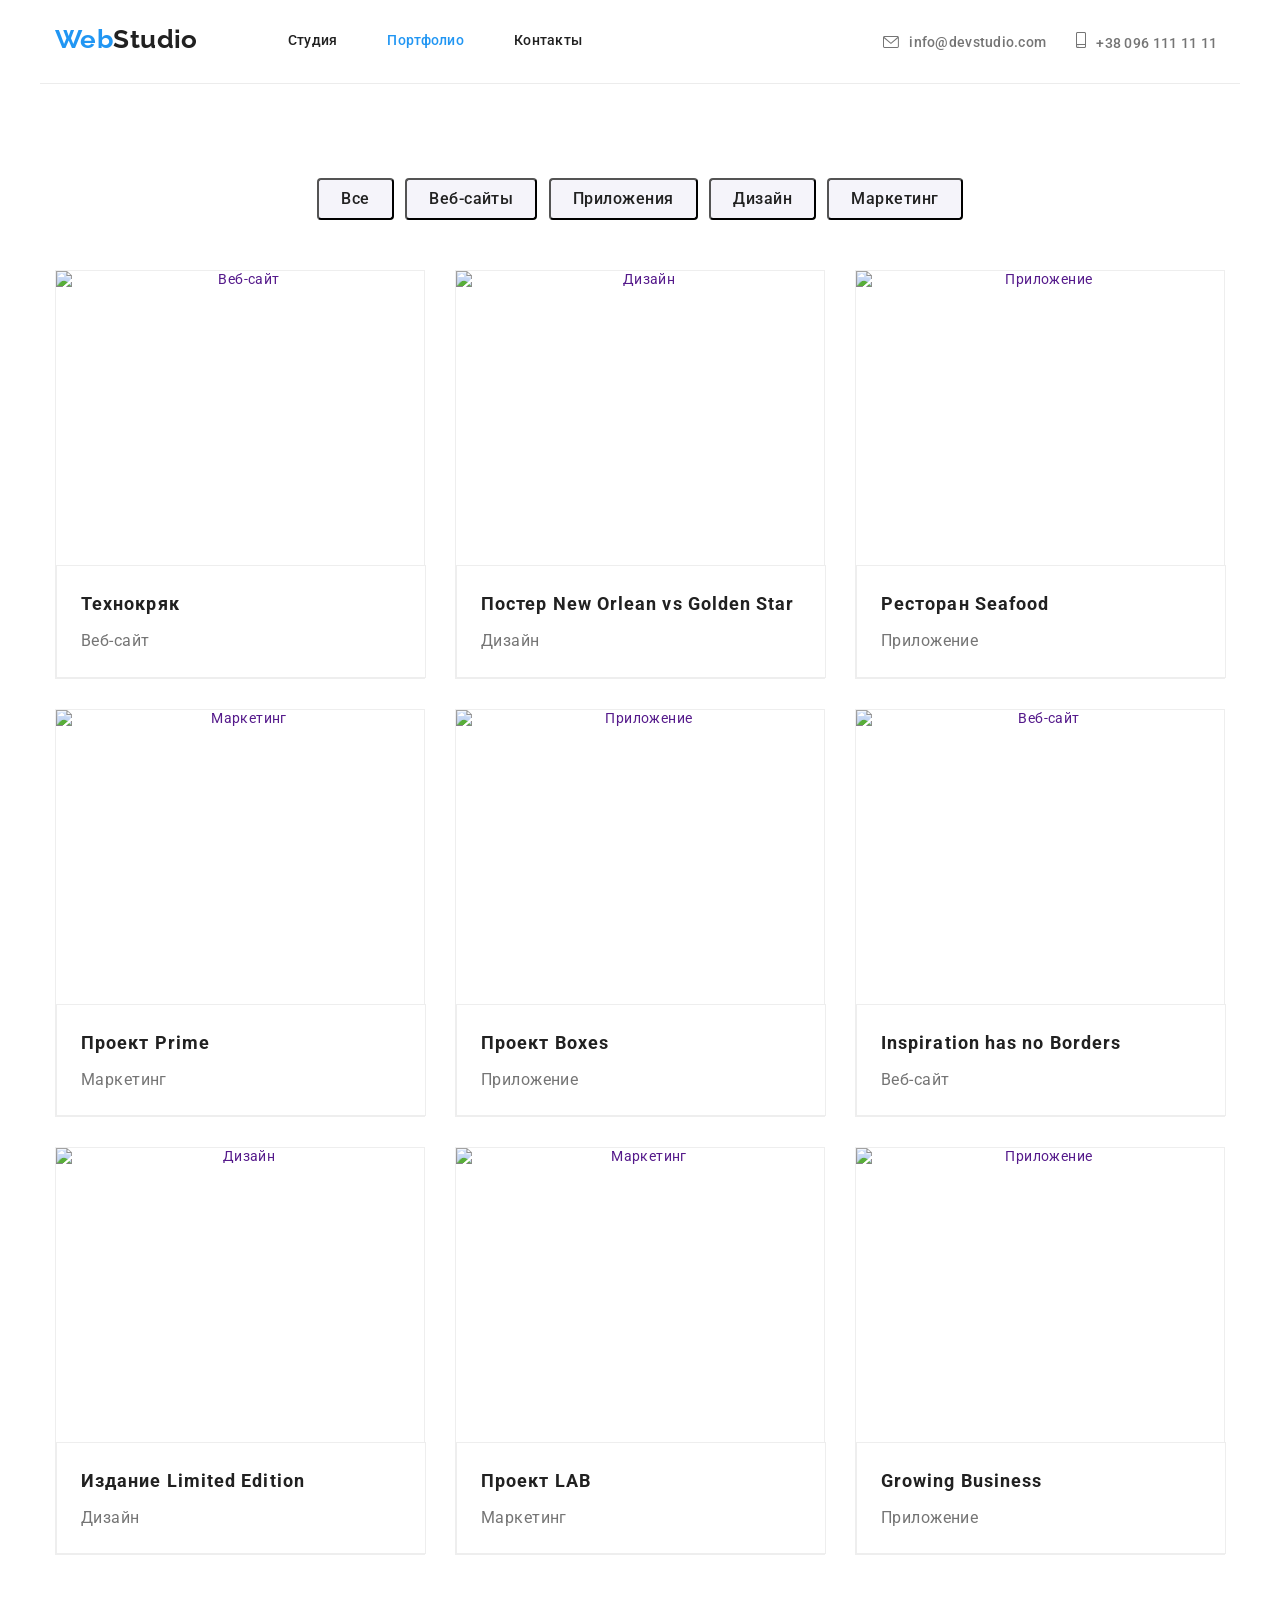
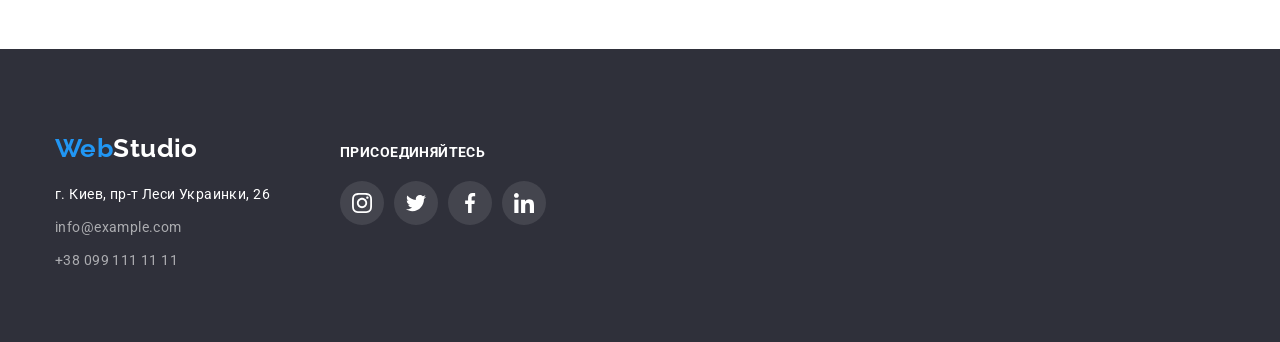
==== commit a386d2ed: "корректирует социальные иконки  в футере по высоте" ====
--- a/portfolio.html
+++ b/portfolio.html
@@ -19,8 +19,8 @@
             <a class="nav-logo" href="">Web<span class="nav-logo-half">Studio</span>
             </a>
             <ul class="nav-list">
-                <li class="nav-item"><a class="current nav-pages" href="./index.html">Студия</a></li>
-                <li class="nav-item"><a class="nav-pages" href="./portfolio.html">Портфолио</a></li>
+                <li class="nav-item"><a class="nav-pages" href="./index.html">Студия</a></li>
+                <li class="nav-item"><a class="current nav-pages" href="./portfolio.html">Портфолио</a></li>
                 <li class="nav-item"><a class="nav-pages" href="">Контакты</a></li>
             </ul>
         </nav>
@@ -148,7 +148,7 @@
             </div>
         
             <div class="social">
-                <h2 class="join">ПРИСОЕДИНЯЙТЕСЬ
+                <h2 class="join">ПРИСОЕДИНЯЙТЕСЬ</h2>
                     <div class="socials-link-container">
         
                         <ul class="socials-link-item">
--- a/css/styles.css
+++ b/css/styles.css
@@ -521,10 +521,12 @@
 }
 
 .social {
-  display: flex;
+  display: block;
+  padding-top: 36px;
 }
 
 .join {
+  color: var(--primary-white-color);
   font-size: 14px;
   font-weight: 700;
   line-height: 1.14;
@@ -582,6 +584,11 @@
 
 .hero-item:last-child {
   margin: 0;
+}
+
+.hero-item:hover {
+  box-shadow: 0px 3px 1px rgba(0, 0, 0, 0.1), 0px 1px 2px rgba(0, 0, 0, 0.08),
+    0px 2px 2px rgba(0, 0, 0, 0.12);
 }
 
 .hero-filter-button {
@@ -625,11 +632,19 @@
   display: flex;
   margin: 15px;
   width: 370px;
-}
-
-/* .portfolio-item:nth-child(1) {
-  margin-left: 0;
-} */
+  border: 1px solid #eeeeee;
+}
+
+.portfolio-item:hover {
+  box-shadow: 0px 1px 1px rgba(0, 0, 0, 0.12), 0px 4px 4px rgba(0, 0, 0, 0.06),
+    1px 4px 6px rgba(0, 0, 0, 0.16);
+}
+
+.portfolio-item:hover,
+.portfolio-item:focus {
+  border: var(--accent-color);
+}
+
 .link-list-img {
   display: block;
 }
